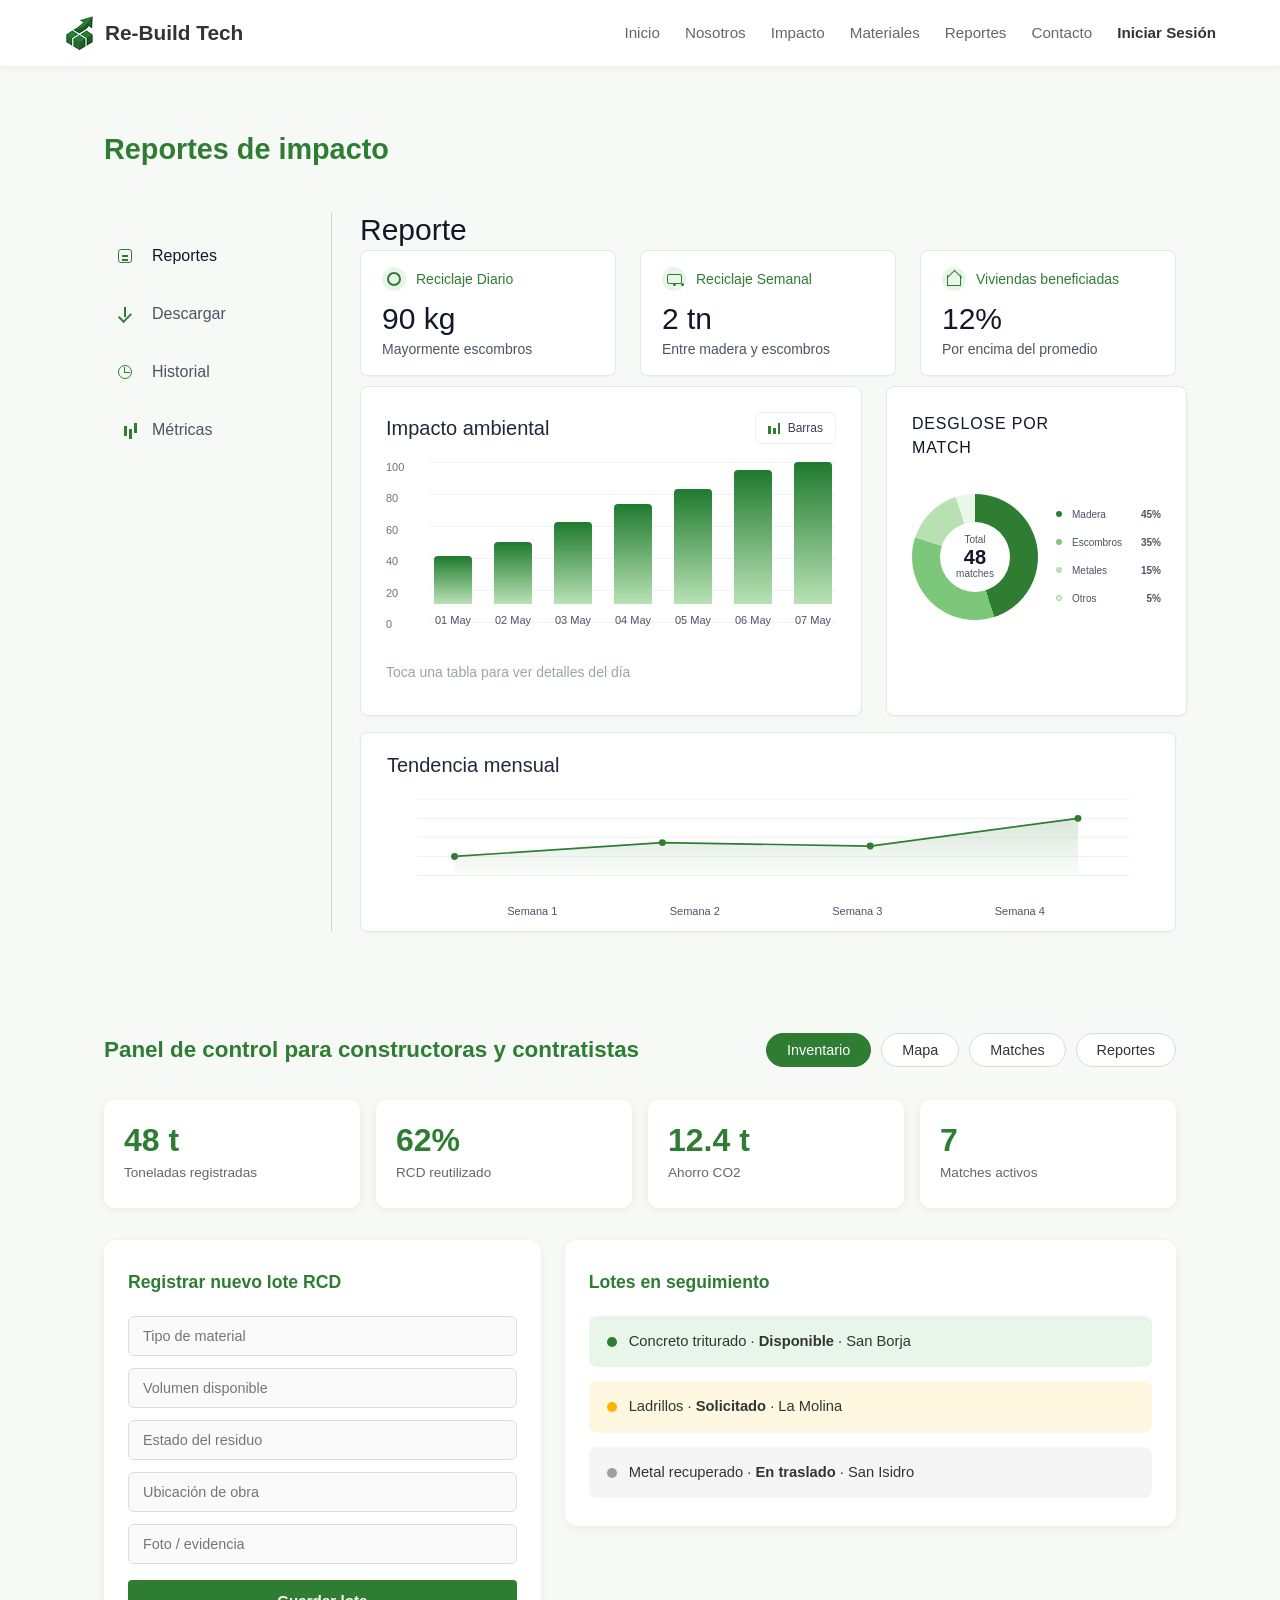
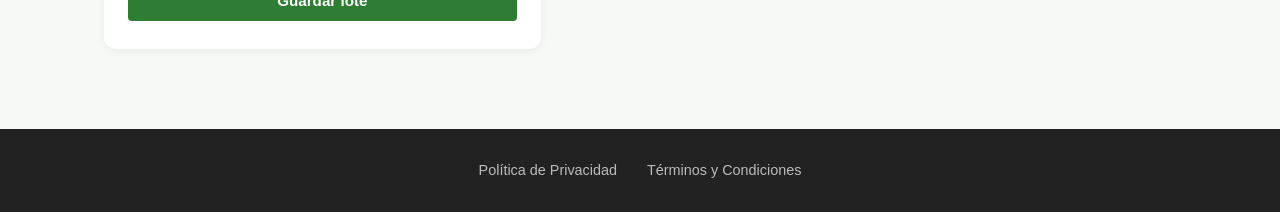
==== dashboard.html @ 724322a4 "Add files via upload" ====
<!DOCTYPE html>
<html lang="es">
<head>
    <meta charset="UTF-8">
    <meta name="viewport" content="width=device-width, initial-scale=1.0">
    <title>Re-Build Tech</title>
    <link rel="stylesheet" href="public/assets/styles/styles.css">
</head>
<body>
    <header class="header">
        <div class="brand">
            <img src="public/assets/images/logo.png" alt="Logo Re-Build Tech">
            <h2>Re-Build Tech</h2>
        </div>

        <nav class="nav">
            <a href="index.html">Inicio</a>
            <a href="index.html#nosotros">Nosotros</a> 
            <a href="index.html#impacto">Impacto</a>
            <a href="materials.html">Materiales</a>
            <a href="#reportes">Reportes</a>
            <a href="index.html#contacto">Contacto</a>
            <a href="login.html">Iniciar Sesión</a>
        </nav>
    </header>

    
    <!-- ============================================================ -->

    <section class="report-preview" id="reportes">
        <div class="section-title report-section-title">
            <h2>Reportes de impacto</h2>
        </div>
        <div class="report-app">
            <aside class="report-sidebar">
                <a class="report-side-link active" href="#reportes">
                    <span class="side-icon chart-icon"></span>
                    Reportes
                </a>
                <a class="report-side-link" href="#reportes">
                    <span class="side-icon download-icon"></span>
                    Descargar
                </a>
                <a class="report-side-link" href="#reportes">
                    <span class="side-icon clock-icon"></span>
                    Historial
                </a>
                <a class="report-side-link" href="#reportes">
                    <span class="side-icon metric-icon"></span>
                    Métricas
                </a>
            </aside>

            <main class="report-main">
                <h2>Reporte</h2>

                <div class="report-summary">
                    <article class="report-card">
                        <div class="summary-label">
                            <span class="summary-icon recycle-icon"></span>
                            Reciclaje Diario
                        </div>
                        <strong>90 kg</strong>
                        <p>Mayormente escombros</p>
                    </article>

                    <article class="report-card">
                        <div class="summary-label">
                            <span class="summary-icon truck-icon"></span>
                            Reciclaje Semanal
                        </div>
                        <strong>2 tn</strong>
                        <p>Entre madera y escombros</p>
                    </article>

                    <article class="report-card">
                        <div class="summary-label">
                            <span class="summary-icon home-icon"></span>
                            Viviendas beneficiadas
                        </div>
                        <strong>12%</strong>
                        <p>Por encima del promedio</p>
                    </article>
                </div>

                <div class="report-detail-grid">
                    <section class="report-panel impact-panel">
                        <div class="panel-title-row">
                            <h3>Impacto ambiental</h3>
                            <button class="chart-select" type="button">
                                <span class="mini-bars"></span>
                                Barras
                            </button>
                        </div>
                        <div class="bar-chart" aria-label="Impacto ambiental por día">
                            <div class="y-axis">
                                <span>100</span>
                                <span>80</span>
                                <span>60</span>
                                <span>40</span>
                                <span>20</span>
                                <span>0</span>
                            </div>
                            <div class="bars">
                                <div class="bar-wrap" data-value="42 kg"><span class="bar" style="height: 29%;"></span><small>01 May</small></div>
                                <div class="bar-wrap" data-value="55 kg"><span class="bar" style="height: 37%;"></span><small>02 May</small></div>
                                <div class="bar-wrap" data-value="61 kg"><span class="bar" style="height: 49%;"></span><small>03 May</small></div>
                                <div class="bar-wrap" data-value="75 kg"><span class="bar" style="height: 60%;"></span><small>04 May</small></div>
                                <div class="bar-wrap" data-value="81 kg"><span class="bar" style="height: 69%;"></span><small>05 May</small></div>
                                <div class="bar-wrap" data-value="95 kg"><span class="bar" style="height: 80%;"></span><small>06 May</small></div>
                                <div class="bar-wrap" data-value="100 kg"><span class="bar" style="height: 92%;"></span><small>07 May</small></div>
                            </div>
                        </div>
                        <p class="report-muted">Toca una tabla para ver detalles del día</p>
                    </section>

                    <section class="report-panel match-panel">
                        <h3>Desglose por match</h3>
                        <div class="donut-area">
                            <div class="donut-chart">
                                <span>Total<br><strong>48</strong><br>matches</span>
                            </div>
                            <ul class="donut-legend">
                                <li><span class="legend-dot wood"></span>Madera <strong>45%</strong></li>
                                <li><span class="legend-dot debris"></span>Escombros <strong>35%</strong></li>
                                <li><span class="legend-dot metal"></span>Metales <strong>15%</strong></li>
                                <li><span class="legend-dot other"></span>Otros <strong>5%</strong></li>
                            </ul>
                        </div>
                    </section>
                </div>

                <section class="report-panel trend-panel">
                    <h3>Tendencia mensual</h3>
                    <svg class="trend-chart" viewBox="0 0 880 110" role="img" aria-label="Tendencia mensual por semana">
                        <defs>
                            <linearGradient id="trendFill" x1="0" x2="0" y1="0" y2="1">
                                <stop offset="0%" stop-color="#2e7d32" stop-opacity="0.18" />
                                <stop offset="100%" stop-color="#2e7d32" stop-opacity="0.02" />
                            </linearGradient>
                        </defs>
                        <path class="trend-grid" d="M34 8H858M34 30H858M34 52H858M34 74H858M34 96H858" />
                        <path class="trend-fill" d="M78 74 L318 58 L558 62 L798 30 L798 96 L78 96 Z" />
                        <path class="trend-line" d="M78 74 L318 58 L558 62 L798 30" />
                        <circle cx="78" cy="74" r="4" />
                        <circle cx="318" cy="58" r="4" />
                        <circle cx="558" cy="62" r="4" />
                        <circle cx="798" cy="30" r="4" />
                    </svg>
                    <div class="trend-labels">
                        <span>Semana 1</span>
                        <span>Semana 2</span>
                        <span>Semana 3</span>
                        <span>Semana 4</span>
                    </div>
                </section>
            </main>
        </div>
    </section>

    <!-- PANEL DE CONTROL - CONSTRUCTORAS Y CONTRATISTAS   -->
    <section id="panel" class="section panel-section">
        <div class="panel-header">
            <h2>Panel de control para constructoras y contratistas</h2>
            <div class="panel-tabs">
                <button class="panel-tab panel-tab--active">Inventario</button>
                <button class="panel-tab">Mapa</button>
                <button class="panel-tab">Matches</button>
                <button class="panel-tab">Reportes</button>
            </div>
        </div>

        <!-- KPI Cards -->
        <div class="panel-kpis">
            <div class="panel-kpi-card">
                <span class="panel-kpi-value">48 t</span>
                <span class="panel-kpi-label">Toneladas registradas</span>
            </div>
            <div class="panel-kpi-card">
                <span class="panel-kpi-value">62%</span>
                <span class="panel-kpi-label">RCD reutilizado</span>
            </div>
            <div class="panel-kpi-card">
                <span class="panel-kpi-value">12.4 t</span>
                <span class="panel-kpi-label">Ahorro CO2</span>
            </div>
            <div class="panel-kpi-card">
                <span class="panel-kpi-value">7</span>
                <span class="panel-kpi-label">Matches activos</span>
            </div>
        </div>

        <!-- Formulario + Lotes -->
        <div class="panel-body">

            <!-- Formulario: Registrar nuevo lote -->
            <div class="panel-form-card">
                <h3>Registrar nuevo lote RCD</h3>
                <div class="panel-form">
                    <input type="text" placeholder="Tipo de material">
                    <input type="text" placeholder="Volumen disponible">
                    <input type="text" placeholder="Estado del residuo">
                    <input type="text" placeholder="Ubicación de obra">
                    <input type="text" placeholder="Foto / evidencia">
                    <button class="primary-btn panel-form-btn">Guardar lote</button>
                </div>
            </div>

            <!-- Lotes en seguimiento -->
            <div class="panel-lotes-card">
                <h3>Lotes en seguimiento</h3>
                <div class="panel-lotes">
                    <div class="panel-lote panel-lote--disponible">
                        <span class="panel-lote-dot panel-lote-dot--disponible"></span>
                        <span>Concreto triturado · <strong>Disponible</strong> · San Borja</span>
                    </div>
                    <div class="panel-lote panel-lote--solicitado">
                        <span class="panel-lote-dot panel-lote-dot--solicitado"></span>
                        <span>Ladrillos · <strong>Solicitado</strong> · La Molina</span>
                    </div>
                    <div class="panel-lote panel-lote--traslado">
                        <span class="panel-lote-dot panel-lote-dot--traslado"></span>
                        <span>Metal recuperado · <strong>En traslado</strong> · San Isidro</span>
                    </div>
                </div>
            </div>

        </div>
    </section>

    <footer class="footer">
        <p>
            <a href="#">Política de Privacidad</a>
            <a href="#">Términos y Condiciones</a>
        </p>
    </footer>
    <script src="public/assets/scripts/main.js"></script>
</body>
</html>
---- public/assets/styles/styles.css ----
/*Reset y Estilos Base*/
* {
    margin: 0;
    padding: 0;
    box-sizing: border-box;
    font-family: 'Segoe UI', Roboto, Helvetica, Arial, sans-serif;
}

html {
    scroll-behavior: smooth;
}

body {
    background-color: #f7f9f7;
    color: #333;
    line-height: 1.6;

    margin: 0;
}

/*Header & Nav*/
.header {
    background-color: #ffffff;
    padding: 15px 5%;
    display: flex;
    justify-content: space-between;
    align-items: center;
    box-shadow: 0 2px 10px rgba(0,0,0,0.05);
    position: sticky;
    top: 0;
    z-index: 1000;
}

.brand {
    display: flex;
    align-items: center;
    gap: 10px;
}

.brand h2 {
    color: #333;
    font-size: 1.3rem;
}

.nav {
    display: flex;
    gap: 25px;
    align-items: center;
}

.nav a {
    text-decoration: none;
    color: #666;
    font-size: 0.95rem;
    font-weight: 500;
    transition: color 0.3s ease;
}

.nav a:hover {
    color: #2e7d32;
}

.nav a:last-child {
    font-weight: bold;
    color: #333;
}

/*Layouts Generales*/
.hero {
    display: grid;
    grid-template-columns: 1fr 1fr;
    gap: 40px;
    padding: 60px 5%;
    max-width: 1200px;
    margin: 0 auto;
    align-items: center;
}

.section {
    padding: 60px 5%;
    max-width: 1200px;
    margin: 0 auto;
}

/*Botón Principal*/
.primary-btn {
    background-color: #2e7d32;
    color: #ffffff;
    border: none;
    padding: 12px 28px;
    border-radius: 4px;
    font-weight: bold;
    cursor: pointer;
    transition: transform 0.3s ease, box-shadow 0.3s ease, background-color 0.3s ease;
}

.primary-btn:hover {
    transform: translateY(-3px);
    box-shadow: 0 6px 15px rgba(0,0,0,0.15);
    background-color: #1b4322;
}

/*Inicio / Hero Section*/
#inicio .hero-image {
    background-color: #e8f5e9;
    padding: 50px 30px;
    border-radius: 12px;
    text-align: center;
    height: 100%;
    display: flex;
    flex-direction: column;
    justify-content: center;
}

#inicio .image-card img {
    width: 100%;
    max-width: 350px;
}

#inicio .image-card h3 {
    color: #2e7d32;
    margin-top: 20px;
    font-size: 1.5rem;
}

#inicio .hero-content h2 {
    color: #2e7d32;
    margin-bottom: 25px;
}

/*Formularios Globales*/
.info-content p {
    margin-bottom: 5px;
    font-size: 0.9rem;
    color: #555;
}

.info-content p:nth-of-type(4) {
    font-size: 0.75rem;
    color: #888;
    margin-top: -5px;
    margin-bottom: 15px;
}

.info-content input,
.info-content textarea {
    width: 100%;
    padding: 12px;
    margin-bottom: 15px;
    border: 1px solid #ddd;
    border-radius: 4px;
    transition: all 0.3s ease;
}

.info-content input:focus,
.info-content textarea:focus {
    outline: none;
    border-color: #2e7d32;
    box-shadow: 0 0 0 3px rgba(46, 125, 50, 0.1);
}

/*Nosotros*/
.section-title {
    text-align: center;
    margin-bottom: 40px;
}

#nosotros .section-title img {
    height: 120px;
    margin-bottom: 15px;
}

.section-title h2 {
    color: #2e7d32;
    font-size: 1.8rem;
}

.cards {
    display: grid;
    grid-template-columns: repeat(auto-fit, minmax(220px, 1fr));
    gap: 20px;
}

.card {
    background: #ffffff;
    padding: 30px 20px;
    border-radius: 8px;
    box-shadow: 0 4px 15px rgba(0,0,0,0.05);
    text-align: center;
    transition: transform 0.3s ease, box-shadow 0.3s ease;
}

.card:hover {
    transform: translateY(-6px);
    box-shadow: 0 10px 25px rgba(0,0,0,0.1);
}

.icon-box img {
    width: 50%;
}

/*Impacto (Banner)*/
#impacto .info-grid {
    background-color: #2e7d32;
    padding: 40px;
    border-radius: 12px;
    display: grid;
    grid-template-columns: 1.5fr 1fr;
    align-items: center;
}

#impacto .info-content h2 {
    color: white;
    font-size: 2.2rem;
    margin-bottom: 10px;
}

#impacto .info-content p {
    color: white;
    margin-bottom: 25px;
    font-size: 1.1rem;
}

#impacto .primary-btn:first-of-type {
    background-color: white;
    color: #2e7d32;
    margin-right: 15px;
}

#impacto .primary-btn:first-of-type:hover {
    background-color: #f1f1f1;
}

#impacto .primary-btn:last-of-type {
    background-color: #ffb300;
    color: #333;
}

#impacto .primary-btn:last-of-type:hover {
    background-color: #ffa000;
}

#impacto .image-card {
    text-align: right;
}

#impacto .image-card img {
    width: 100%;
    max-width: 250px;
}

/*Beneficios*/
.servicios:not(#nosotros) .section-title {
    text-align: left;
}

.servicios:not(#nosotros) .card {
    text-align: left;
}

.servicios:not(#nosotros) .card h3 {
    color: #2e7d32;
    margin-bottom: 5px;
}

/*Materiales*/
.portafolio:not(#impacto) .section-title {
    text-align: left;
}

.portafolio:not(#impacto) .info-grid {
    display: grid;
    grid-template-columns: repeat(auto-fit, minmax(300px, 1fr));
    gap: 20px;
}

.info-card {
    display: flex;
    gap: 15px;
    align-items: center;
    background: #ffffff;
    padding: 15px;
    border-radius: 8px;
    box-shadow: 0 4px 15px rgba(0,0,0,0.05);
    transition: transform 0.3s ease, box-shadow 0.3s ease;
}

.info-card:hover {
    transform: translateY(-5px);
    box-shadow: 0 8px 25px rgba(0,0,0,0.1);
}

.info-card .info-content {
    text-align: left;
    width: 100%;
}

.info-card .info-content h3 {
    font-size: 1rem;
    margin-bottom: 5px;
}

.info-card .info-content p {
    font-size: 0.85rem;
    margin-bottom: 10px;
}

.info-card .primary-btn {
    background-color: #ffb300;
    color: #333;
    width: 100%;
    padding: 8px;
}

.info-card .primary-btn:hover {
    background-color: #ffa000;
}

/*Panel de Control*/
.panel-section {
    border-radius: 16px;
    padding: 40px 5%;
    max-width: 1200px;
    margin: 0 auto 40px auto;
}

.panel-header {
    display: flex;
    justify-content: space-between;
    align-items: center;
    flex-wrap: wrap;
    gap: 16px;
    margin-bottom: 32px;
}

.panel-header h2 {
    color: #2e7d32;
    font-size: 1.4rem;
    font-weight: 700;
}

.panel-tabs {
    display: flex;
    gap: 10px;
    flex-wrap: wrap;
}

.panel-tab {
    background-color: #ffffff;
    color: #333;
    border: 1px solid #c8e6c9;
    padding: 8px 20px;
    border-radius: 20px;
    font-size: 0.9rem;
    font-weight: 500;
    cursor: pointer;
    transition: background-color 0.2s ease, color 0.2s ease, border-color 0.2s ease;
}

.panel-tab:hover {
    background-color: #e8f5e9;
    border-color: #2e7d32;
    color: #2e7d32;
}

.panel-tab--active {
    background-color: #2e7d32;
    color: #ffffff;
    border-color: #2e7d32;
}

.panel-tab--active:hover {
    background-color: #1b4322;
    color: #ffffff;
}

/*KPI Cards*/
.panel-kpis {
    display: grid;
    grid-template-columns: repeat(4, 1fr);
    gap: 16px;
    margin-bottom: 32px;
}

.panel-kpi-card {
    background-color: #ffffff;
    border-radius: 10px;
    padding: 24px 20px;
    box-shadow: 0 2px 10px rgba(0,0,0,0.06);
    display: flex;
    flex-direction: column;
    gap: 6px;
    transition: transform 0.3s ease, box-shadow 0.3s ease;
}

.panel-kpi-card:hover {
    transform: translateY(-4px);
    box-shadow: 0 8px 20px rgba(0,0,0,0.1);
}

.panel-kpi-value {
    font-size: 2rem;
    font-weight: 700;
    color: #2e7d32;
    line-height: 1;
}

.panel-kpi-label {
    font-size: 0.85rem;
    color: #666;
}

/*Body: formulario + lotes*/
.panel-body {
    display: grid;
    grid-template-columns: 1fr 1.4fr;
    gap: 24px;
    align-items: start;
}

.panel-form-card {
    background-color: #ffffff;
    border-radius: 12px;
    padding: 28px 24px;
    box-shadow: 0 2px 10px rgba(0,0,0,0.06);
}

.panel-form-card h3 {
    color: #2e7d32;
    font-size: 1.1rem;
    margin-bottom: 20px;
    font-weight: 600;
}

.panel-form {
    display: flex;
    flex-direction: column;
}

.panel-form input {
    width: 100%;
    padding: 11px 14px;
    margin-bottom: 12px;
    border: 1px solid #ddd;
    border-radius: 6px;
    font-size: 0.9rem;
    color: #555;
    background-color: #fafafa;
    transition: border-color 0.3s ease, box-shadow 0.3s ease;
}

.panel-form input:focus {
    outline: none;
    border-color: #2e7d32;
    box-shadow: 0 0 0 3px rgba(46, 125, 50, 0.1);
}

.panel-form-btn {
    width: 100%;
    margin-top: 4px;
    padding: 12px;
    font-size: 0.95rem;
}

.panel-lotes-card {
    background-color: #ffffff;
    border-radius: 12px;
    padding: 28px 24px;
    box-shadow: 0 2px 10px rgba(0,0,0,0.06);
}

.panel-lotes-card h3 {
    color: #2e7d32;
    font-size: 1.1rem;
    margin-bottom: 20px;
    font-weight: 600;
}

.panel-lotes {
    display: flex;
    flex-direction: column;
    gap: 14px;
}

.panel-lote {
    display: flex;
    align-items: center;
    gap: 12px;
    padding: 14px 18px;
    border-radius: 8px;
    font-size: 0.92rem;
    color: #333;
}

.panel-lote--disponible { background-color: #e8f5e9; }
.panel-lote--solicitado { background-color: #fff8e1; }
.panel-lote--traslado   { background-color: #f5f5f5; }

.panel-lote-dot {
    width: 10px;
    height: 10px;
    border-radius: 50%;
    flex-shrink: 0;
}

.panel-lote-dot--disponible { background-color: #2e7d32; }
.panel-lote-dot--solicitado { background-color: #ffb300; }
.panel-lote-dot--traslado   { background-color: #9e9e9e; }



/*Contacto*/
#contacto .section-title {
    display: flex;
    justify-content: space-between;
    align-items: center;
    border-bottom: 2px solid #e0e0e0;
    padding-bottom: 15px;
    text-align: left;
}

#contacto .section-title h2 { margin: 0; }
#contacto .section-title img { height: 60px; }

#contacto .hero {
    padding: 40px 0;
    grid-template-columns: 2fr 1fr;
}

#contacto .info-content input,
#contacto .info-content textarea {
    background-color: #eef2ef;
    border: none;
}

#contacto .hero-image {
    padding: 0;
    text-align: left;
    display: flex;
    flex-direction: column;
    justify-content: flex-start;
}

#contacto .image-card > div {
    display: flex;
    gap: 15px;
    margin-bottom: 20px;
    align-items: flex-start;
}

#contacto .image-card > div:first-child { margin-bottom: 30px; }

#contacto .image-card > div:first-child img {
    background: #e8f5e9;
    border-radius: 50%;
    padding: 8px;
    cursor: pointer;
    transition: transform 0.3s ease, background-color 0.3s ease;
}

#contacto .image-card > div:first-child img:hover {
    transform: scale(1.1);
    background-color: #c8e6c9;
}

#contacto .image-card > div:not(:first-child) img {
    width: 50px;
    border-radius: 50%;
}

#contacto .image-card > div:not(:first-child) p:first-of-type {
    font-weight: bold;
    color: #333;
    margin-bottom: 0;
}

#contacto .image-card > div:not(:first-child) p:last-of-type {
    color: #666;
    font-size: 0.9rem;
}

/*Footer*/
.footer {
    background-color: #222222;
    padding: 30px 5%;
    text-align: center;

    margin-top: auto;
}

.footer p {
    display: flex;
    justify-content: center;
    gap: 30px;
}

.footer a {
    color: #bbb;
    text-decoration: none;
    font-size: 0.9rem;
    transition: color 0.3s ease;
}

.footer a:hover { color: #ffb300; }

#map {
    height: 380px;
    width: 100%;
    border-radius: 8px;
    border: 1px solid #ddd;
    z-index: 1;
}

.map-container-box {
    display: flex;
    flex-direction: column;
    gap: 15px;
}

.panel-map-filters {
    display: flex;
    flex-direction: column;
    gap: 10px;
}

.map-filter-item {
    background-color: #fafafa;
    border: 1px solid #ddd;
    padding: 12px;
    border-radius: 6px;
    font-size: 0.9rem;
    color: #444;
    cursor: pointer;
    transition: background-color 0.2s ease, border-color 0.2s ease;
}

.map-filter-item:hover {
    background-color: #e8f5e9;
    border-color: #2e7d32;
    color: #2e7d32;
}

/*Reportes*/
.report-preview {
    max-width: 1200px;
    margin: 0 auto;
    padding: 60px 5%;
    background-color: transparent;
    font-family: inherit;
}

.report-section-title {
    text-align: left;
}

.report-app {
    display: grid;
    grid-template-columns: 228px minmax(0, 1fr);
    gap: 28px;
    position: relative;
    max-width: 100%;
    min-height: 0;
    margin: 0;
    background: transparent;
    overflow: visible;
    box-shadow: none;
    font-family: inherit;
}

.report-app * {
    font-family: inherit;
}

.report-sidebar {
    position: static;
    width: auto;
    height: auto;
    padding: 22px 24px 22px 0;
    border-right: 1px solid #d1d5db;
    background: transparent;
}

.report-side-link {
    display: flex;
    align-items: center;
    gap: 18px;
    min-height: 24px;
    margin-bottom: 14px;
    padding: 10px 12px;
    border-radius: 8px;
    color: #4b5563;
    text-decoration: none;
    font-size: 16px;
    line-height: 24px;
    cursor: pointer;
    transition: transform 0.3s ease, background-color 0.3s ease, color 0.3s ease;
}

.report-side-link.active {
    color: #111827;
}

.report-side-link:hover {
    transform: translateX(4px);
    background-color: #e8f5e9;
    color: #2e7d32;
}

.side-icon,
.summary-icon {
    position: relative;
    display: inline-flex;
    width: 18px;
    height: 18px;
    align-items: center;
    justify-content: center;
    flex: 0 0 auto;
}

.side-icon::before,
.side-icon::after,
.summary-icon::before,
.summary-icon::after {
    content: "";
    position: absolute;
    display: block;
}

.chart-icon::before {
    width: 12px;
    height: 12px;
    border: 1.5px solid #2e7d32;
    border-radius: 3px;
}

.chart-icon::after {
    width: 6px;
    height: 2px;
    background: #2e7d32;
    box-shadow: 0 4px 0 #2e7d32;
}

.download-icon::before {
    width: 2px;
    height: 10px;
    background: #2e7d32;
    top: 2px;
}

.download-icon::after {
    width: 10px;
    height: 6px;
    border-left: 2px solid #2e7d32;
    border-bottom: 2px solid #2e7d32;
    transform: rotate(-45deg);
    top: 7px;
}

.clock-icon::before {
    width: 12px;
    height: 12px;
    border: 1.5px solid #2e7d32;
    border-radius: 50%;
}

.clock-icon::after {
    width: 5px;
    height: 5px;
    border-left: 1.5px solid #2e7d32;
    border-bottom: 1.5px solid #2e7d32;
    top: 4px;
    left: 8px;
}

.metric-icon::before {
    width: 3px;
    height: 10px;
    background: #2e7d32;
    box-shadow: 5px 3px 0 #2e7d32, 10px -3px 0 #2e7d32;
    bottom: 3px;
}

.report-main {
    position: static;
    width: auto;
    max-width: none;
}

.report-main h2 {
    margin-bottom: 2px;
    color: #111827;
    font-size: 30px;
    font-weight: 400;
    line-height: 36px;
}

.report-summary {
    display: grid;
    grid-template-columns: repeat(3, 1fr);
    gap: 24px;
    margin-bottom: 10px;
}

.report-card,
.report-panel {
    background: rgba(255,255,255,0.98);
    border: 1px solid #e5e7eb;
    border-radius: 8px;
    box-shadow: 0 1px 2px rgba(0,0,0,0.05);
}

.report-card {
    min-height: 126px;
    padding: 16px 21px;
}

.summary-label {
    display: flex;
    align-items: center;
    gap: 10px;
    color: #2e7d32;
    font-size: 14px;
    line-height: 20px;
}

.summary-icon {
    width: 24px;
    height: 24px;
    border-radius: 50%;
    background: #e8f5e9;
}

.recycle-icon::before {
    width: 10px;
    height: 10px;
    border: 2px solid #2e7d32;
    border-radius: 50%;
}

.truck-icon::before {
    width: 13px;
    height: 8px;
    border: 1.5px solid #2e7d32;
    border-radius: 2px;
}

.truck-icon::after {
    width: 3px;
    height: 3px;
    border-radius: 50%;
    background: #2e7d32;
    box-shadow: 8px 0 0 #2e7d32;
    bottom: 5px;
}

.home-icon::before {
    width: 12px;
    height: 10px;
    border: 1.5px solid #2e7d32;
    border-top: none;
    bottom: 5px;
}

.home-icon::after {
    width: 10px;
    height: 10px;
    border-left: 1.5px solid #2e7d32;
    border-top: 1.5px solid #2e7d32;
    transform: rotate(45deg);
    top: 5px;
}

.report-card strong {
    display: block;
    margin-top: 10px;
    color: #111827;
    font-size: 30px;
    font-weight: 400;
    line-height: 36px;
}

.report-card p {
    margin-top: 2px;
    color: #4b5563;
    font-size: 14px;
    line-height: 20px;
}

.report-detail-grid {
    display: grid;
    grid-template-columns: 2.08fr 1fr;
    gap: 24px;
    margin-bottom: 16px;
}

.report-panel {
    padding: 25px;
}

.impact-panel,
.match-panel {
    min-height: 330px;
}

.panel-title-row {
    display: flex;
    justify-content: space-between;
    align-items: center;
}

.report-panel h3 {
    color: #1f2937;
    font-size: 20px;
    font-weight: 400;
    line-height: 28px;
}

.match-panel h3 {
    width: 180px;
    color: #111827;
    font-size: 16px;
    line-height: 24px;
    letter-spacing: 0.8px;
    text-transform: uppercase;
}

.chart-select {
    display: inline-flex;
    align-items: center;
    gap: 8px;
    padding: 8px 12px;
    border: 1px solid #edf0f3;
    border-radius: 6px;
    background: #ffffff;
    color: #374151;
    font-size: 12px;
    cursor: pointer;
    transition: transform 0.3s ease, box-shadow 0.3s ease, border-color 0.3s ease, color 0.3s ease;
}

.chart-select:hover {
    transform: translateY(-3px);
    border-color: #2e7d32;
    color: #2e7d32;
    box-shadow: 0 6px 15px rgba(0,0,0,0.12);
}

.match-panel {
    cursor: pointer;
    transition: transform 0.3s ease, box-shadow 0.3s ease, border-color 0.3s ease;
}

.match-panel:hover {
    transform: translateY(-5px);
    border-color: #c8e6c9;
    box-shadow: 0 8px 25px rgba(0,0,0,0.1);
}

.mini-bars {
    width: 12px;
    height: 12px;
    background: linear-gradient(to top, #2e7d32 70%, transparent 70%) 0 100% / 3px 12px no-repeat,
                linear-gradient(to top, #2e7d32 48%, transparent 48%) 5px 100% / 3px 12px no-repeat,
                linear-gradient(to top, #2e7d32 92%, transparent 92%) 10px 100% / 3px 12px no-repeat;
}

.bar-chart {
    display: grid;
    grid-template-columns: 34px 1fr;
    gap: 10px;
    height: 190px;
    margin-top: 18px;
}

.y-axis {
    display: flex;
    flex-direction: column;
    justify-content: space-between;
    color: #6b7280;
    font-size: 11px;
    line-height: 1;
    padding-bottom: 22px;
}

.bars {
    position: relative;
    display: grid;
    grid-template-columns: repeat(7, 1fr);
    gap: 22px;
    align-items: end;
    padding: 0 4px 22px;
    background-image: repeating-linear-gradient(to bottom, #eef2f4 0 1px, transparent 1px 32px);
}

.bar-wrap {
    position: relative;
    height: 100%;
    display: flex;
    flex-direction: column;
    justify-content: end;
    align-items: center;
    gap: 8px;
    cursor: pointer;
}

.bar {
    width: 38px;
    min-height: 18px;
    border-radius: 4px 4px 0 0;
    background: linear-gradient(180deg, #1f7a2e, #b9e2b5);
    transition: transform 0.25s ease, filter 0.25s ease;
}

.bar-wrap::before {
    content: attr(data-value);
    position: absolute;
    bottom: calc(100% - 18px);
    left: 50%;
    z-index: 2;
    padding: 5px 8px;
    border-radius: 6px;
    background: #1f2937;
    color: #ffffff;
    font-size: 12px;
    line-height: 1;
    white-space: nowrap;
    opacity: 0;
    pointer-events: none;
    transform: translate(-50%, 6px);
    transition: opacity 0.25s ease, transform 0.25s ease;
}

.bar-wrap:hover .bar {
    transform: scaleY(1.04);
    filter: brightness(1.05);
}

.bar-wrap:hover::before {
    opacity: 1;
    transform: translate(-50%, -4px);
}

.bar-wrap small,
.trend-labels {
    color: #4b5563;
    font-size: 11px;
}

.report-muted {
    margin-top: 10px;
    color: #9ca3af;
    font-size: 14px;
    line-height: 20px;
}

.donut-area {
    display: flex;
    align-items: center;
    gap: 18px;
    margin-top: 34px;
}

.donut-chart {
    width: 126px;
    height: 126px;
    display: grid;
    place-items: center;
    border-radius: 50%;
    background: conic-gradient(#2e7d32 0 45%, #7cc77a 45% 80%, #b8e0b2 80% 95%, #e9f6e8 95% 100%);
}

.donut-chart::before {
    content: "";
    position: absolute;
    width: 70px;
    height: 70px;
    border-radius: 50%;
    background: #ffffff;
}

.donut-chart span {
    position: relative;
    z-index: 1;
    color: #4b5563;
    text-align: center;
    font-size: 10px;
    line-height: 12px;
}

.donut-chart strong {
    color: #111827;
    font-size: 20px;
    line-height: 22px;
}

.donut-legend {
    display: flex;
    flex-direction: column;
    gap: 12px;
    list-style: none;
    color: #4b5563;
    font-size: 10px;
}

.donut-legend li {
    display: grid;
    grid-template-columns: 8px 1fr auto;
    gap: 8px;
    min-width: 105px;
}

.legend-dot {
    width: 6px;
    height: 6px;
    margin-top: 4px;
    border-radius: 50%;
}

.legend-dot.wood { background: #2e7d32; }
.legend-dot.debris { background: #7cc77a; }
.legend-dot.metal { background: #b8e0b2; }
.legend-dot.other { background: #e1f2df; border: 1px solid #9bd298; }

.trend-panel {
    height: 200px;
    padding: 18px 26px;
}

.trend-chart {
    width: 100%;
    height: 110px;
    margin-top: 6px;
}

.trend-grid {
    fill: none;
    stroke: #eef2f4;
    stroke-width: 1;
}

.trend-fill {
    fill: url(#trendFill);
}

.trend-line {
    fill: none;
    stroke: #2e7d32;
    stroke-width: 2;
}

.trend-chart circle {
    fill: #2e7d32;
}

.trend-labels {
    display: grid;
    grid-template-columns: repeat(4, 1fr);
    padding: 0 48px 0 64px;
    text-align: center;
}

/* --- Login --- */
.login-section {
    max-width: 1200px;
    margin: 0 auto;
    min-height: 520px;
    padding: 105px 5%;
    display: grid;
    grid-template-columns: 1fr 1.15fr;
    gap: 86px;
    align-items: center;
}

.login-copy h2 {
    color: #2e7d32;
    font-size: 2.45rem;
    font-weight: 500;
    line-height: 1.25;
    margin-bottom: 16px;
}

.login-copy p {
    color: #4b5563;
    font-size: 1rem;
}

.login-form {
    display: flex;
    flex-direction: column;
    gap: 26px;
}

.login-form label {
    display: flex;
    flex-direction: column;
    gap: 6px;
    color: #111827;
    font-size: 0.9rem;
}

.login-form input {
    width: 100%;
    height: 48px;
    padding: 12px 16px;
    border: 1px solid #e5e7eb;
    border-radius: 4px;
    background-color: #ffffff;
    color: #333;
    transition: border-color 0.3s ease, box-shadow 0.3s ease;
}

.login-form input::placeholder {
    color: #9ca3af;
}

.login-form input:focus {
    outline: none;
    border-color: #2e7d32;
    box-shadow: 0 0 0 3px rgba(46, 125, 50, 0.1);
}

.login-actions {
    display: grid;
    grid-template-columns: 1fr 1fr;
    gap: 16px;
    padding-top: 10px;
}

.secondary-btn {
    min-height: 44px;
    padding: 11px 22px;
    border: 1px solid #111827;
    border-radius: 6px;
    background: transparent;
    color: #111827;
    cursor: pointer;
    font-weight: 600;
    transition: transform 0.3s ease, box-shadow 0.3s ease, background-color 0.3s ease, border-color 0.3s ease, color 0.3s ease;
}

.secondary-btn:hover {
    transform: translateY(-3px);
    border-color: #2e7d32;
    background-color: #e8f5e9;
    color: #2e7d32;
    box-shadow: 0 6px 15px rgba(0,0,0,0.12);
}

.login-submit {
    min-height: 44px;
    padding: 11px 22px;
    border-radius: 6px;
}

/*Responsive*/
@media (max-width: 992px) {
    .hero { grid-template-columns: 1fr; }

    #impacto .info-grid {
        grid-template-columns: 1fr;
        text-align: center;
    }

    .panel-map-layout {
        grid-template-columns: 1fr !important;
    }
    #map {
        height: 300px;
    }

    #impacto .image-card {
        text-align: center;
        margin-top: 20px;
    }

    #contacto .hero { grid-template-columns: 1fr; }

    .panel-kpis { grid-template-columns: repeat(2, 1fr); }

    .panel-body { grid-template-columns: 1fr; }

    .panel-header {
        flex-direction: column;
        align-items: flex-start;
    }

    .report-app {
        min-height: auto;
        padding-bottom: 36px;
    }

    .report-sidebar,
    .report-main {
        position: static;
    }

    .report-header {
        height: auto;
        flex-direction: column;
        align-items: flex-start;
        gap: 18px;
    }

    .report-sidebar {
        width: 100%;
        height: auto;
        display: grid;
        grid-template-columns: repeat(4, 1fr);
        gap: 12px;
        border-right: none;
        border-bottom: 1px solid #d1d5db;
    }

    .report-side-link {
        margin-bottom: 0;
    }

    .report-main {
        width: auto;
        max-width: none;
        padding: 28px 24px;
    }

    .report-summary,
    .report-detail-grid {
        grid-template-columns: 1fr;
    }

    .login-section {
        grid-template-columns: 1fr;
        gap: 32px;
        padding-top: 60px;
    }

}

@media (max-width: 768px) {
    .header {
        flex-direction: column;
        gap: 15px;
    }

    .nav {
        flex-wrap: wrap;
        justify-content: center;
        gap: 15px;
    }

    .cards { grid-template-columns: 1fr; }

    .info-card {
        flex-direction: column;
        text-align: center;
    }

    .info-card img {
        width: 100%;
        height: 180px;
    }

    .info-card .info-content { text-align: center; }

    .panel-kpis { grid-template-columns: 1fr 1fr; }

    .panel-tabs { gap: 8px; }

    .report-topnav,
    .report-sidebar {
        grid-template-columns: 1fr 1fr;
        flex-wrap: wrap;
    }

    .report-brand {
        font-size: 20px;
    }

    .report-brand img {
        width: 92px;
    }

    .donut-area {
        flex-direction: column;
        align-items: flex-start;
    }

    .bars {
        gap: 10px;
    }

    .bar {
        width: 24px;
    }

    .login-actions {
        grid-template-columns: 1fr;
    }

}

@media (max-width: 480px) {
    .panel-kpis { grid-template-columns: 1fr; }

    .report-preview {
        padding: 24px 0;
    }

    .report-main {
        padding: 24px 16px;
    }

    .report-sidebar {
        grid-template-columns: 1fr;
    }

    .report-panel {
        padding: 18px;
    }
}



.dashboard-container {
    max-width: 1200px;
    margin: 40px auto;
    padding: 0 5%;
    display: flex;
    flex-direction: column;
    gap: 24px;
}

/* Hero Banner Principal */
.hero-banner {
    background-color: #eaf5eb; 
    border-radius: 12px;
    padding: 30px 40px;
}

.hero-banner h1 {
    color: #2e7d32;
    font-size: 1.8rem;
    margin-bottom: 8px;
}

.hero-banner p {
    color: #555;
    font-size: 1rem;
}

/* Grilla de Filtros */
.filters-grid {
    display: grid;
    grid-template-columns: repeat(4, 1fr);
    gap: 16px;
}

.filter-box {
    background-color: #ffffff;
    border: 1px solid #e5e7eb;
    border-radius: 8px;
    padding: 12px 16px;
    font-size: 0.95rem;
    color: #111827;
    font-weight: 600;
    box-shadow: 0 1px 2px rgba(0,0,0,0.05);
}

/* Layout Dividido (Mapa y Resultados) */
.main-content-split {
    display: grid;
    grid-template-columns: 1.1fr 0.9fr;
    gap: 24px;
}

.content-card {
    background-color: #ffffff;
    border: 1px solid #e5e7eb;
    border-radius: 12px;
    padding: 24px;
    box-shadow: 0 1px 3px rgba(0,0,0,0.05);
    display: flex;
    flex-direction: column;
}

.content-card h2 {
    color: #2e7d32;
    font-size: 1.4rem;
    margin-bottom: 20px;
}

/* Lista de Resultados */
.results-list {
    display: flex;
    flex-direction: column;
    gap: 16px;
    flex-grow: 1;
    margin-bottom: 24px;
}

.result-item {
    padding: 16px;
    border-radius: 8px;
    font-size: 0.95rem;
    color: #111827;
}

.alert-yellow {
    background-color: #fef3c7; 
}

.alert-green {
    background-color: #eaf5eb; 
}

/* Botones de Acción */
.action-buttons {
    display: flex;
    gap: 16px;
}

.action-buttons .btn {
    flex: 1;
    padding: 12px;
    border: none;
    border-radius: 8px;
    font-weight: 600;
    font-size: 0.95rem;
    cursor: pointer;
    transition: transform 0.2s ease, opacity 0.2s ease;
}

.action-buttons .btn:hover {
    transform: translateY(-2px);
    opacity: 0.95;
}

.btn-orange {
    background-color: #f59e0b;
    color: #111827;
}

.btn-green {
    background-color: #2e7d32;
    color: #ffffff;
}

/* Tarjeta de Impacto Estimado */
.impact-card {
    flex-direction: row; 
    align-items: center;
    justify-content: flex-start;
    gap: 32px;
    padding: 24px 32px;
}

.impact-card h2 {
    margin-bottom: 0;
}

.impact-metrics {
    display: flex;
    gap: 16px;
    flex-wrap: wrap;
}

.metric-box {
    background-color: #f3f4f6;
    padding: 10px 20px;
    border-radius: 8px;
    font-size: 0.9rem;
    font-weight: 600;
    color: #374151;
}


@media (max-width: 992px) {
    .filters-grid {
        grid-template-columns: repeat(2, 1fr);
    }
    
    .main-content-split {
        grid-template-columns: 1fr;
    }
    
    .impact-card {
        flex-direction: column;
        align-items: flex-start;
        gap: 16px;
    }
}

@media (max-width: 480px) {
    .filters-grid {
        grid-template-columns: 1fr;
    }
    
    .action-buttons {
        flex-direction: column;
    }
}
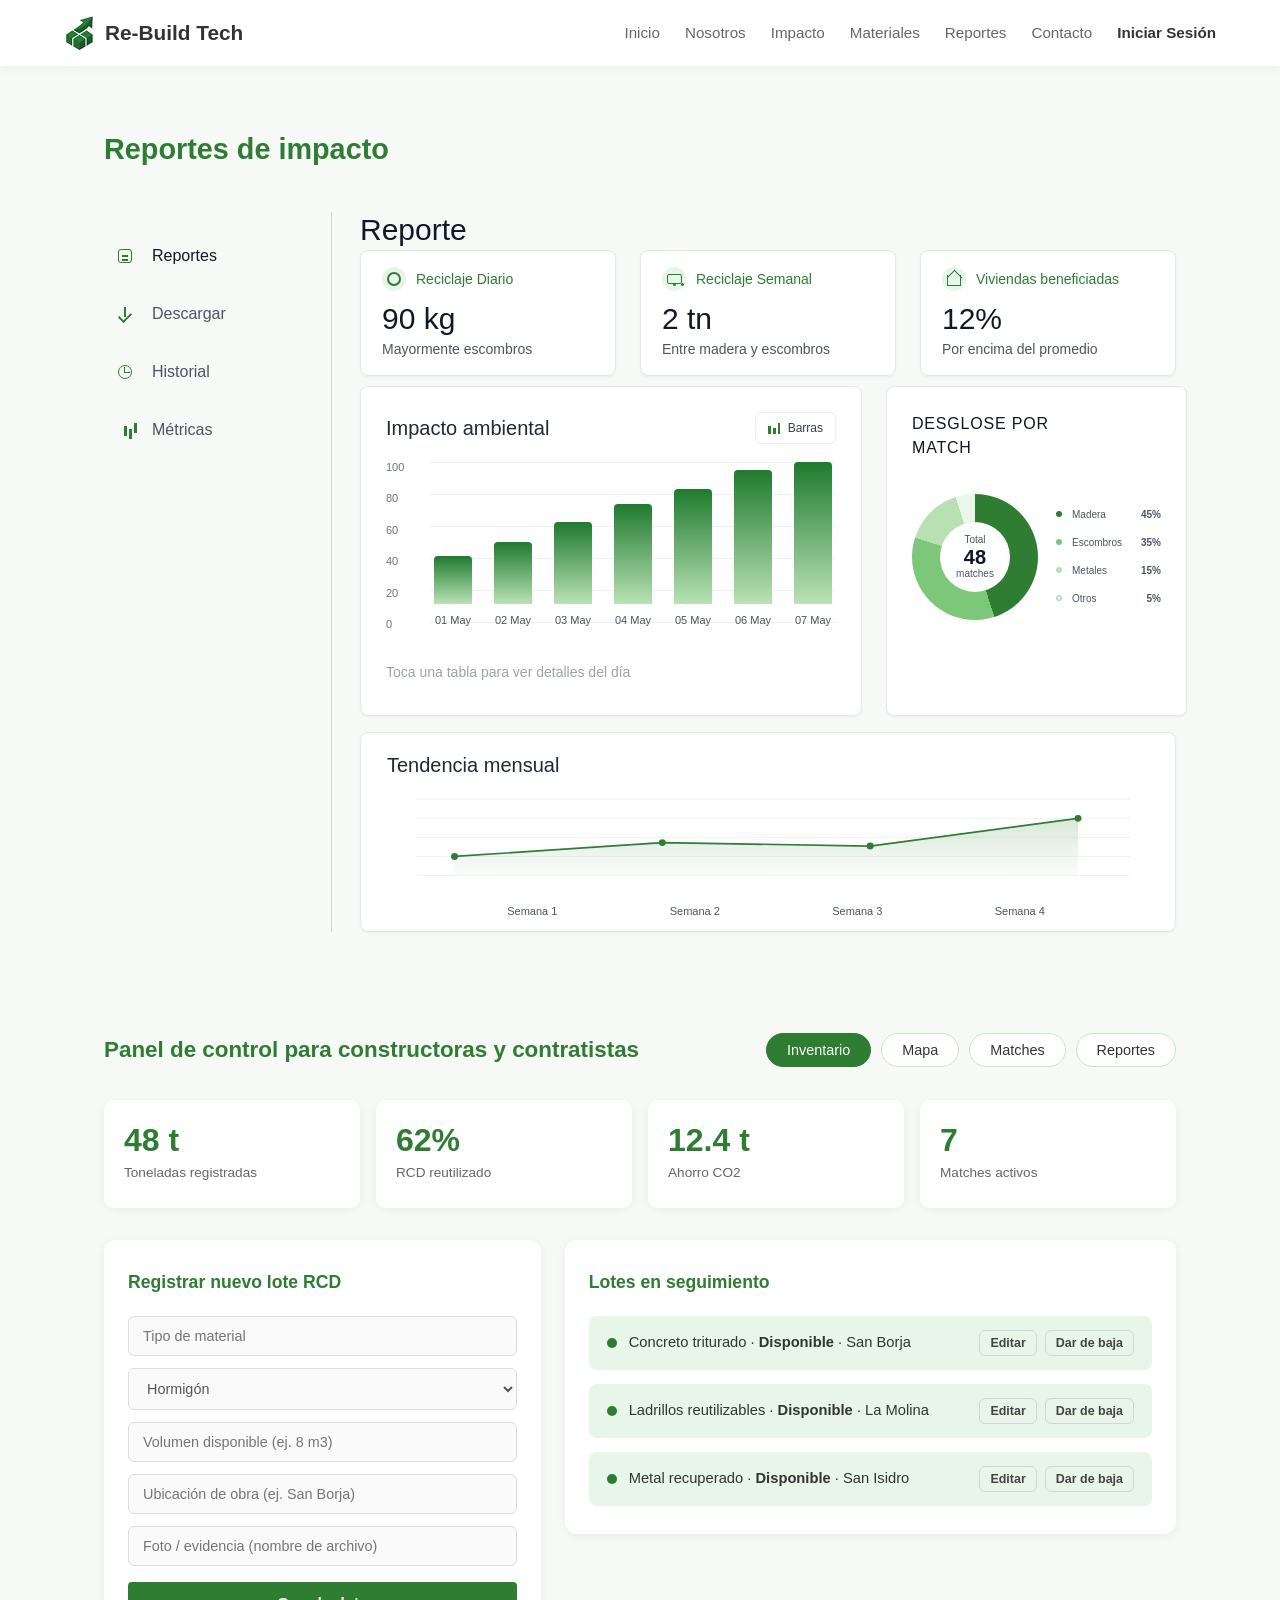
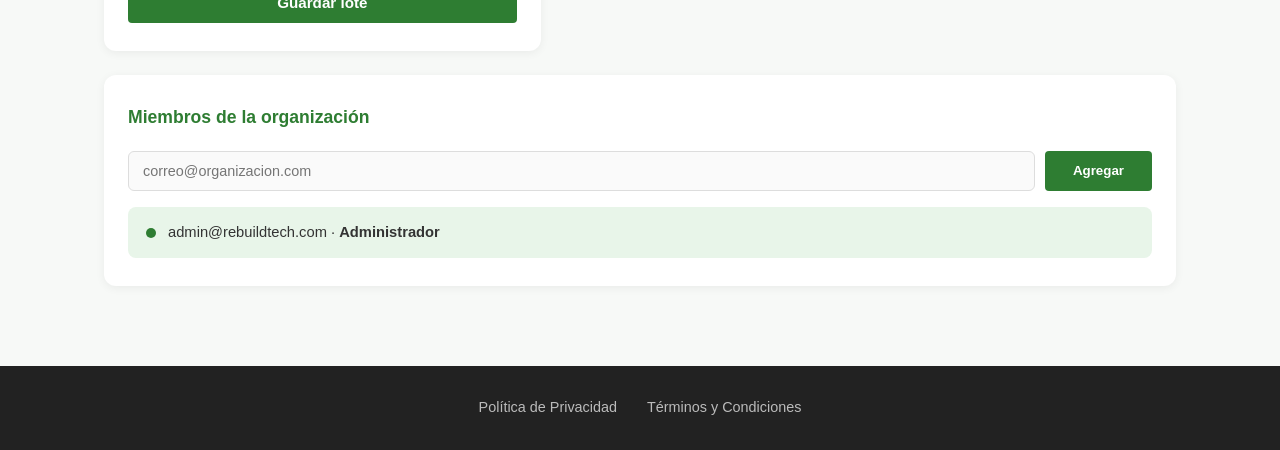
==== commit 7f25f629: "registro completo mejorado, login y recupera contrasena funcional, marketplace y dashboard mas funci" ====
--- a/dashboard.html
+++ b/dashboard.html
@@ -37,7 +37,7 @@
                     <span class="side-icon chart-icon"></span>
                     Reportes
                 </a>
-                <a class="report-side-link" href="#reportes">
+                <a class="report-side-link" href="#reportes" id="downloadReportLink">
                     <span class="side-icon download-icon"></span>
                     Descargar
                 </a>
@@ -190,41 +190,63 @@
             </div>
         </div>
 
-        <!-- Formulario + Lotes -->
-        <div class="panel-body">
-
-            <!-- Formulario: Registrar nuevo lote -->
+        <!-- Paneles por pestaña -->
+        <div class="panel-body" id="tabInventario">
+
+            <!-- Formulario: Registrar nuevo lote (US-002, US-022, US-036) -->
             <div class="panel-form-card">
                 <h3>Registrar nuevo lote RCD</h3>
-                <div class="panel-form">
-                    <input type="text" placeholder="Tipo de material">
-                    <input type="text" placeholder="Volumen disponible">
-                    <input type="text" placeholder="Estado del residuo">
-                    <input type="text" placeholder="Ubicación de obra">
-                    <input type="text" placeholder="Foto / evidencia">
-                    <button class="primary-btn panel-form-btn">Guardar lote</button>
-                </div>
-            </div>
-
-            <!-- Lotes en seguimiento -->
+                <div class="panel-form" id="loteForm">
+                    <input type="text" id="loteTipo" placeholder="Tipo de material">
+                    <select id="loteCategoria">
+                        <option value="Hormigón">Hormigón</option>
+                        <option value="Ladrillo">Ladrillo</option>
+                        <option value="Metal">Metal</option>
+                        <option value="Madera">Madera</option>
+                    </select>
+                    <input type="text" id="loteVolumen" placeholder="Volumen disponible (ej. 8 m3)">
+                    <input type="text" id="loteObra" placeholder="Ubicación de obra (ej. San Borja)" list="obrasList">
+                    <datalist id="obrasList"></datalist>
+                    <input type="text" id="loteFoto" placeholder="Foto / evidencia (nombre de archivo)">
+                    <button type="button" class="primary-btn panel-form-btn" id="guardarLoteBtn">Guardar lote</button>
+                </div>
+            </div>
+
+            <!-- Lotes en seguimiento (US-014 baja, US-017 edición) -->
             <div class="panel-lotes-card">
                 <h3>Lotes en seguimiento</h3>
-                <div class="panel-lotes">
-                    <div class="panel-lote panel-lote--disponible">
-                        <span class="panel-lote-dot panel-lote-dot--disponible"></span>
-                        <span>Concreto triturado · <strong>Disponible</strong> · San Borja</span>
-                    </div>
-                    <div class="panel-lote panel-lote--solicitado">
-                        <span class="panel-lote-dot panel-lote-dot--solicitado"></span>
-                        <span>Ladrillos · <strong>Solicitado</strong> · La Molina</span>
-                    </div>
-                    <div class="panel-lote panel-lote--traslado">
-                        <span class="panel-lote-dot panel-lote-dot--traslado"></span>
-                        <span>Metal recuperado · <strong>En traslado</strong> · San Isidro</span>
-                    </div>
-                </div>
-            </div>
-
+                <div class="panel-lotes" id="lotesContainer">
+                    <!-- Renderizado dinámico desde RBT.materiales -->
+                </div>
+            </div>
+
+        </div>
+
+        <!-- Matches (EP04) -->
+        <div class="panel-body panel-body--single" id="tabMatches" style="display:none;">
+            <div class="panel-lotes-card" style="width:100%;">
+                <h3>Solicitudes de match</h3>
+                <div id="matchesContainer" class="panel-lotes"></div>
+            </div>
+        </div>
+
+        <!-- Mapa (redirige al mapa completo de Materiales) -->
+        <div class="panel-body panel-body--single" id="tabMapa" style="display:none;">
+            <div class="panel-lotes-card" style="width:100%; text-align:center;">
+                <h3>Mapa de obras y materiales</h3>
+                <p style="color:#666; margin-bottom:16px;">El mapa interactivo completo está disponible en la sección de Materiales.</p>
+                <a href="materials.html" class="primary-btn" style="text-decoration:none; display:inline-block;">Ir al mapa de materiales</a>
+            </div>
+        </div>
+
+        <!-- Miembros de la organización (US-037) -->
+        <div class="panel-lotes-card" style="margin-top:24px;" id="miembrosCard">
+            <h3>Miembros de la organización</h3>
+            <div class="panel-form" style="flex-direction:row; gap:10px; margin-bottom:16px;">
+                <input type="email" id="miembroCorreo" placeholder="correo@organizacion.com" style="margin-bottom:0;">
+                <button type="button" class="primary-btn" id="agregarMiembroBtn" style="white-space:nowrap;">Agregar</button>
+            </div>
+            <div id="miembrosContainer" class="panel-lotes"></div>
         </div>
     </section>
 
@@ -235,5 +257,291 @@
         </p>
     </footer>
     <script src="public/assets/scripts/main.js"></script>
+    <script>
+        /* ============================================================
+           Página: dashboard.html — Panel de control
+           EP02: US-002, 014, 017, 022, 036 · EP01: US-037
+           EP04: US-006, 007, 012, 013, 016, 019, 033, 034, 035, 040
+           ============================================================ */
+
+        /* ---------- Tabs (navegación consistente por rol, US-046-NF) ---------- */
+        const panelTabs = document.querySelectorAll(".panel-tab");
+        const tabPanels = {
+            0: "tabInventario",
+            1: "tabMapa",
+            2: "tabMatches",
+            3: null // Reportes: hace scroll a la sección ya existente
+        };
+        panelTabs.forEach((tab, idx) => {
+            tab.addEventListener("click", () => {
+                panelTabs.forEach(t => t.classList.remove("panel-tab--active"));
+                tab.classList.add("panel-tab--active");
+
+                if (idx === 3) {
+                    document.getElementById("reportes").scrollIntoView({ behavior: "smooth" });
+                    return;
+                }
+                Object.values(tabPanels).forEach(id => { if (id) document.getElementById(id).style.display = "none"; });
+                document.getElementById(tabPanels[idx]).style.display = idx === 0 ? "grid" : "flex";
+            });
+        });
+
+        /* ---------- Datalist de obras (apoya US-036) ---------- */
+        function refrescarObrasList() {
+            const dl = document.getElementById("obrasList");
+            dl.innerHTML = RBT.obras.all().map(o => `<option value="${o.distrito}">`).join("");
+        }
+
+        /* ---------- Inventario: alta, edición y baja de lotes ---------- */
+        const estadoOrden = ["Disponible", "Solicitado", "En traslado", "Entregado"];
+        function claseEstado(estado) {
+            if (estado === "Disponible") return "panel-lote--disponible";
+            if (estado === "Solicitado") return "panel-lote--solicitado";
+            return "panel-lote--traslado";
+        }
+        function dotEstado(estado) {
+            if (estado === "Disponible") return "panel-lote-dot--disponible";
+            if (estado === "Solicitado") return "panel-lote-dot--solicitado";
+            return "panel-lote-dot--traslado";
+        }
+
+        function renderLotes() {
+            const cont = document.getElementById("lotesContainer");
+            const lotes = RBT.materiales.all();
+            if (lotes.length === 0) {
+                cont.innerHTML = `<div class="rbt-empty-state">Aún no registras materiales. Usa el formulario para publicar tu primer lote.</div>`;
+                return;
+            }
+            cont.innerHTML = lotes.map(m => `
+                <div class="panel-lote ${claseEstado(m.estado)}" data-id="${m.id}">
+                    <div class="panel-lote-info">
+                        <span class="panel-lote-dot ${dotEstado(m.estado)}"></span>
+                        <span>${m.tipo} · <strong>${m.estado}</strong> · ${m.distrito}</span>
+                    </div>
+                    <div class="panel-lote-actions">
+                        <button class="rbt-icon-btn" data-action="editar" data-id="${m.id}">Editar</button>
+                        <button class="rbt-icon-btn rbt-icon-btn--danger" data-action="baja" data-id="${m.id}">Dar de baja</button>
+                    </div>
+                </div>
+            `).join("");
+
+            cont.querySelectorAll('[data-action="baja"]').forEach(btn => {
+                btn.addEventListener("click", () => {
+                    RBT.materiales.remove(btn.dataset.id);
+                    RBT.toast("Material dado de baja del inventario.");
+                    renderLotes();
+                });
+            });
+            cont.querySelectorAll('[data-action="editar"]').forEach(btn => {
+                btn.addEventListener("click", () => abrirEdicionLote(btn.dataset.id));
+            });
+        }
+
+        function abrirEdicionLote(id) {
+            const mat = RBT.materiales.all().find(m => m.id === id);
+            if (!mat) return;
+            const overlay = RBT.openModal(`
+                <h3>Editar material</h3>
+                <div class="info-content">
+                    <p>Volumen</p>
+                    <input type="text" id="editVolumen" value="${mat.volumen}">
+                    <p>Estado</p>
+                    <select id="editEstado" style="width:100%; padding:12px; border:1px solid #ddd; border-radius:4px; margin-bottom:15px;">
+                        ${estadoOrden.map(s => `<option value="${s}" ${s === mat.estado ? "selected" : ""}>${s}</option>`).join("")}
+                    </select>
+                </div>
+                <button class="primary-btn" id="saveEditBtn" style="width:100%;">Guardar cambios</button>
+                <button class="rbt-modal-close" id="cancelEditBtn">Cancelar</button>
+            `);
+            overlay.querySelector("#cancelEditBtn").addEventListener("click", RBT.closeModal);
+            overlay.querySelector("#saveEditBtn").addEventListener("click", () => {
+                RBT.materiales.update(id, {
+                    volumen: overlay.querySelector("#editVolumen").value,
+                    estado: overlay.querySelector("#editEstado").value
+                });
+                RBT.closeModal();
+                RBT.toast("Inventario actualizado.");
+                renderLotes();
+            });
+        }
+
+        document.getElementById("guardarLoteBtn").addEventListener("click", () => {
+            const tipo = document.getElementById("loteTipo");
+            const volumen = document.getElementById("loteVolumen");
+            const obra = document.getElementById("loteObra");
+            [tipo, volumen, obra].forEach(RBT.clearError);
+            let valido = true;
+            if (!tipo.value.trim()) { RBT.markError(tipo, "Indica el tipo de material."); valido = false; }
+            if (!volumen.value.trim()) { RBT.markError(volumen, "Indica el volumen disponible."); valido = false; }
+            if (!obra.value.trim()) { RBT.markError(obra, "Indica la obra o distrito de origen."); valido = false; }
+            if (!valido) { RBT.toast("Completa los campos obligatorios.", "error"); return; }
+
+            RBT.materiales.add({
+                tipo: tipo.value.trim(),
+                categoria: document.getElementById("loteCategoria").value,
+                volumen: volumen.value.trim(),
+                distrito: obra.value.trim(),
+                co2: (Math.random() * 1.2 + 0.2).toFixed(1) * 1,
+                distanciaKm: (Math.random() * 4 + 0.5).toFixed(1) * 1,
+                lat: -12.09 + (Math.random() - 0.5) * 0.05,
+                lng: -77.03 + (Math.random() - 0.5) * 0.05
+            });
+            [tipo, volumen, obra].forEach(i => i.value = "");
+            document.getElementById("loteFoto").value = "";
+            RBT.toast("Material publicado en el inventario.");
+            renderLotes();
+        });
+
+        /* ---------- Matches (EP04) ---------- */
+        function siguienteEstado(estado) {
+            if (estado === "Solicitado") return "Aceptado";
+            if (estado === "Aceptado") return "EnTraslado";
+            if (estado === "EnTraslado") return "Entregado";
+            return "Entregado";
+        }
+        function etiquetaEstado(estado) {
+            return { Solicitado: "Solicitado", Aceptado: "Aceptado", EnTraslado: "En traslado", Entregado: "Entregado", Rechazado: "Rechazado" }[estado] || estado;
+        }
+
+        function renderMatches() {
+            const cont = document.getElementById("matchesContainer");
+            const lista = RBT.matches.all();
+            if (lista.length === 0) {
+                cont.innerHTML = `<div class="rbt-empty-state">Aún no hay solicitudes de match. Publica materiales para recibir solicitudes o solicita uno desde "Materiales".</div>`;
+                return;
+            }
+            cont.innerHTML = lista.map(m => `
+                <div class="rbt-match-card" data-id="${m.id}">
+                    <div class="rbt-match-top">
+                        <strong>${m.materialNombre}</strong>
+                        <span class="rbt-status-pill rbt-status-pill--${m.estado}">${etiquetaEstado(m.estado)}</span>
+                    </div>
+                    <small style="color:#888;">Creado: ${m.creadoEn}${m.recojo ? " · Recojo: " + m.recojo : ""}${m.evidencia ? " · Evidencia adjunta ✔" : ""}${m.calificacion ? " · Calificación: " + m.calificacion + "★" : ""}</small>
+                    <div class="rbt-match-actions">
+                        ${m.estado === "Solicitado" ? `
+                            <button class="rbt-icon-btn" data-action="aceptar" data-id="${m.id}">Aceptar</button>
+                            <button class="rbt-icon-btn rbt-icon-btn--danger" data-action="rechazar" data-id="${m.id}">Rechazar</button>` : ""}
+                        ${m.estado === "Aceptado" ? `<button class="rbt-icon-btn" data-action="programar" data-id="${m.id}">Programar recojo</button>` : ""}
+                        ${m.estado === "EnTraslado" ? `<button class="rbt-icon-btn" data-action="qr" data-id="${m.id}">Escanear QR de entrega</button>` : ""}
+                        ${m.estado === "Entregado" && !m.calificacion ? `<button class="rbt-icon-btn" data-action="calificar" data-id="${m.id}">Calificar</button>` : ""}
+                        <button class="rbt-icon-btn" data-action="chat" data-id="${m.id}">Chat</button>
+                    </div>
+                </div>
+            `).join("");
+
+            cont.querySelectorAll('[data-action="aceptar"]').forEach(b => b.addEventListener("click", () => { RBT.matches.setEstado(b.dataset.id, "Aceptado"); RBT.toast("Match aceptado."); renderMatches(); }));
+            cont.querySelectorAll('[data-action="rechazar"]').forEach(b => b.addEventListener("click", () => { RBT.matches.setEstado(b.dataset.id, "Rechazado"); RBT.toast("Match rechazado.", "warn"); renderMatches(); }));
+            cont.querySelectorAll('[data-action="qr"]').forEach(b => b.addEventListener("click", () => { RBT.matches.setEstado(b.dataset.id, "Entregado"); RBT.toast("Código QR validado. Entrega confirmada."); renderMatches(); }));
+
+            cont.querySelectorAll('[data-action="programar"]').forEach(b => b.addEventListener("click", () => {
+                const overlay = RBT.openModal(`
+                    <h3>Programar recojo</h3>
+                    <div class="info-content">
+                        <p>Fecha y hora</p>
+                        <input type="datetime-local" id="fechaRecojo">
+                    </div>
+                    <button class="primary-btn" id="confirmarRecojoBtn" style="width:100%;">Confirmar</button>
+                    <button class="rbt-modal-close" id="cancelarRecojoBtn">Cancelar</button>
+                `);
+                overlay.querySelector("#cancelarRecojoBtn").addEventListener("click", RBT.closeModal);
+                overlay.querySelector("#confirmarRecojoBtn").addEventListener("click", () => {
+                    const fecha = overlay.querySelector("#fechaRecojo").value;
+                    if (!fecha) { RBT.toast("Selecciona una fecha válida.", "error"); return; }
+                    const list = RBT.matches.all().map(m => m.id === b.dataset.id ? { ...m, recojo: fecha, estado: "EnTraslado" } : m);
+                    RBT.matches.save(list);
+                    RBT.closeModal();
+                    RBT.toast("Recojo programado. Ambas partes fueron notificadas.");
+                    renderMatches();
+                });
+            }));
+
+            cont.querySelectorAll('[data-action="calificar"]').forEach(b => b.addEventListener("click", () => {
+                const overlay = RBT.openModal(`
+                    <h3>Calificar experiencia</h3>
+                    <p>¿Qué tan confiable fue la contraparte en este intercambio?</p>
+                    <div class="rbt-role-options">
+                        ${[5,4,3].map(n => `<button type="button" class="rbt-role-btn" data-n="${n}">${"★".repeat(n)}${"☆".repeat(5-n)}</button>`).join("")}
+                    </div>
+                    <button class="rbt-modal-close" id="cancelarRatingBtn">Cancelar</button>
+                `);
+                overlay.querySelector("#cancelarRatingBtn").addEventListener("click", RBT.closeModal);
+                overlay.querySelectorAll("[data-n]").forEach(rb => rb.addEventListener("click", () => {
+                    const list = RBT.matches.all().map(m => m.id === b.dataset.id ? { ...m, calificacion: rb.dataset.n } : m);
+                    RBT.matches.save(list);
+                    RBT.closeModal();
+                    RBT.toast("Gracias por tu calificación.");
+                    renderMatches();
+                }));
+            }));
+
+            cont.querySelectorAll('[data-action="chat"]').forEach(b => b.addEventListener("click", () => {
+                const match = RBT.matches.all().find(m => m.id === b.dataset.id);
+                const overlay = RBT.openModal(`
+                    <h3>Chat de coordinación</h3>
+                    <div id="chatMensajes" style="max-height:180px; overflow-y:auto; margin-bottom:12px;">
+                        ${(match.mensajes || []).map(msg => `<p style="font-size:0.85rem; margin-bottom:6px;"><strong>${msg.de}:</strong> ${msg.texto}</p>`).join("") || '<p style="color:#888; font-size:0.85rem;">Aún no hay mensajes.</p>'}
+                    </div>
+                    <div class="info-content" style="margin-bottom:0;">
+                        <input type="text" id="chatInput" placeholder="Escribe un mensaje...">
+                    </div>
+                    <button class="primary-btn" id="enviarChatBtn" style="width:100%;">Enviar</button>
+                    <button class="rbt-modal-close" id="cerrarChatBtn">Cerrar</button>
+                `);
+                overlay.querySelector("#cerrarChatBtn").addEventListener("click", RBT.closeModal);
+                overlay.querySelector("#enviarChatBtn").addEventListener("click", () => {
+                    const input = overlay.querySelector("#chatInput");
+                    if (!input.value.trim()) return;
+                    const list = RBT.matches.all().map(m => {
+                        if (m.id === b.dataset.id) {
+                            const mensajes = m.mensajes || [];
+                            mensajes.push({ de: "Tú", texto: input.value.trim() });
+                            return { ...m, mensajes };
+                        }
+                        return m;
+                    });
+                    RBT.matches.save(list);
+                    RBT.toast("Mensaje enviado.");
+                    RBT.closeModal();
+                });
+            }));
+        }
+
+        /* ---------- Miembros (US-037) ---------- */
+        function renderMiembros() {
+            const cont = document.getElementById("miembrosContainer");
+            cont.innerHTML = RBT.miembros.all().map(u => `
+                <div class="panel-lote panel-lote--disponible">
+                    <div class="panel-lote-info">
+                        <span class="panel-lote-dot panel-lote-dot--disponible"></span>
+                        <span>${u.correo} · <strong>${u.rol}</strong></span>
+                    </div>
+                </div>
+            `).join("");
+        }
+        document.getElementById("agregarMiembroBtn").addEventListener("click", () => {
+            const input = document.getElementById("miembroCorreo");
+            if (!/^[^\s@]+@[^\s@]+\.[^\s@]+$/.test(input.value.trim())) {
+                RBT.markError(input, "Ingresa un correo válido.");
+                return;
+            }
+            RBT.clearError(input);
+            RBT.miembros.add(input.value.trim());
+            input.value = "";
+            RBT.toast("Miembro agregado a la organización.");
+            renderMiembros();
+        });
+
+        refrescarObrasList();
+        renderLotes();
+        renderMatches();
+        renderMiembros();
+
+        /* ---------- US-015/030: Descarga de reporte ---------- */
+        document.getElementById("downloadReportLink").addEventListener("click", (e) => {
+            e.preventDefault();
+            RBT.toast("Generando reporte PDF...");
+            setTimeout(() => window.print(), 400);
+        });
+    </script>
 </body>
-</html>
+</html>
--- a/public/assets/styles/styles.css
+++ b/public/assets/styles/styles.css
@@ -1597,3 +1597,350 @@
         flex-direction: column;
     }
 }
+
+/* ============================================================
+   RBT — Componentes compartidos (toasts, modal, validación,
+   filtros activos, estados de match). Reutiliza la paleta y los
+   radios/espaciados ya definidos arriba; no se introducen
+   colores ni efectos nuevos.
+   ============================================================ */
+
+/* Toasts (US-045-NF) */
+.rbt-toast-host {
+    position: fixed;
+    top: 20px;
+    right: 20px;
+    display: flex;
+    flex-direction: column;
+    gap: 10px;
+    z-index: 3000;
+}
+
+.rbt-toast {
+    display: flex;
+    align-items: center;
+    gap: 10px;
+    background-color: #ffffff;
+    color: #222;
+    padding: 12px 18px;
+    border-radius: 8px;
+    box-shadow: 0 6px 20px rgba(0,0,0,0.15);
+    font-size: 0.9rem;
+    font-weight: 500;
+    border-left: 4px solid #2e7d32;
+    opacity: 0;
+    transform: translateY(-8px);
+    transition: opacity 0.25s ease, transform 0.25s ease;
+    max-width: 320px;
+}
+
+.rbt-toast--visible { opacity: 1; transform: translateY(0); }
+
+.rbt-toast-dot {
+    width: 8px;
+    height: 8px;
+    border-radius: 50%;
+    flex-shrink: 0;
+    background-color: #2e7d32;
+}
+
+.rbt-toast--error { border-left-color: #c62828; }
+.rbt-toast--error .rbt-toast-dot { background-color: #c62828; }
+.rbt-toast--warn { border-left-color: #ffb300; }
+.rbt-toast--warn .rbt-toast-dot { background-color: #ffb300; }
+
+/* Modal genérico (detalle de material, recojo, historial) */
+.rbt-modal-overlay {
+    position: fixed;
+    inset: 0;
+    background-color: rgba(17, 24, 39, 0.55);
+    display: flex;
+    align-items: center;
+    justify-content: center;
+    padding: 24px;
+    z-index: 3100;
+    opacity: 0;
+    transition: opacity 0.2s ease;
+}
+
+.rbt-modal-overlay--visible { opacity: 1; }
+
+.rbt-modal {
+    background-color: #ffffff;
+    border-radius: 12px;
+    padding: 28px;
+    max-width: 480px;
+    width: 100%;
+    max-height: 85vh;
+    overflow-y: auto;
+    box-shadow: 0 20px 45px rgba(0,0,0,0.2);
+}
+
+.rbt-modal h3 {
+    color: #2e7d32;
+    font-size: 1.2rem;
+    margin-bottom: 6px;
+}
+
+.rbt-modal p { color: #555; font-size: 0.92rem; margin-bottom: 14px; }
+
+.rbt-modal-close {
+    display: block;
+    margin: 18px 0 0 auto;
+    background: transparent;
+    border: none;
+    color: #666;
+    font-weight: 600;
+    cursor: pointer;
+    padding: 8px 4px;
+}
+
+.rbt-modal-close:hover { color: #2e7d32; }
+
+.rbt-modal-row {
+    display: flex;
+    justify-content: space-between;
+    padding: 8px 0;
+    border-bottom: 1px solid #eee;
+    font-size: 0.9rem;
+}
+
+.rbt-modal-row span:first-child { color: #777; }
+.rbt-modal-row span:last-child { color: #222; font-weight: 600; }
+
+/* Validación de formularios (US-044-NF) */
+.rbt-input-error { border-color: #c62828 !important; }
+
+.rbt-field-error {
+    display: block;
+    color: #c62828;
+    font-size: 0.75rem;
+    margin-top: -10px;
+    margin-bottom: 12px;
+}
+
+/* Filtros de materiales (activo) */
+.filter-box.filter-box--active,
+.map-filter-item.map-filter-item--active {
+    background-color: #2e7d32;
+    color: #ffffff;
+    border-color: #2e7d32;
+}
+
+.filter-box { cursor: pointer; transition: background-color 0.2s ease, color 0.2s ease, border-color 0.2s ease; }
+
+/* Buscador por distrito (US-018/028) */
+.rbt-search-row {
+    display: flex;
+    gap: 10px;
+    margin-bottom: 16px;
+}
+
+.rbt-search-row input {
+    flex: 1;
+    padding: 12px 14px;
+    border: 1px solid #ddd;
+    border-radius: 6px;
+    font-size: 0.9rem;
+}
+
+.rbt-search-row input:focus {
+    outline: none;
+    border-color: #2e7d32;
+    box-shadow: 0 0 0 3px rgba(46, 125, 50, 0.1);
+}
+
+/* Estados de resultado (reutiliza alert-yellow/alert-green ya existentes) */
+.result-item {
+    display: flex;
+    justify-content: space-between;
+    align-items: center;
+    gap: 10px;
+    cursor: pointer;
+    transition: transform 0.2s ease;
+}
+
+.result-item:hover { transform: translateX(2px); }
+
+.result-item .rbt-mini-btn {
+    background-color: rgba(255,255,255,0.6);
+    border: 1px solid rgba(0,0,0,0.08);
+    border-radius: 6px;
+    padding: 6px 10px;
+    font-size: 0.78rem;
+    font-weight: 600;
+    color: #1b4322;
+    cursor: pointer;
+    white-space: nowrap;
+}
+
+.result-item .rbt-mini-btn:hover { background-color: #ffffff; }
+
+/* Toggle de alertas de proximidad (US-011) */
+.rbt-toggle-row {
+    display: flex;
+    align-items: center;
+    justify-content: space-between;
+    gap: 12px;
+    background-color: #ffffff;
+    border: 1px solid #e5e7eb;
+    border-radius: 8px;
+    padding: 12px 16px;
+    margin-top: 16px;
+    font-size: 0.9rem;
+    color: #333;
+}
+
+.rbt-switch {
+    position: relative;
+    width: 42px;
+    height: 24px;
+    border-radius: 20px;
+    background-color: #d1d5db;
+    border: none;
+    cursor: pointer;
+    transition: background-color 0.2s ease;
+    flex-shrink: 0;
+}
+
+.rbt-switch::after {
+    content: "";
+    position: absolute;
+    top: 3px;
+    left: 3px;
+    width: 18px;
+    height: 18px;
+    border-radius: 50%;
+    background-color: #ffffff;
+    transition: transform 0.2s ease;
+}
+
+.rbt-switch--on { background-color: #2e7d32; }
+.rbt-switch--on::after { transform: translateX(18px); }
+
+/* Lotes: acciones editar/baja (EP02) */
+.panel-lote {
+    justify-content: space-between;
+}
+
+.panel-lote-info {
+    display: flex;
+    align-items: center;
+    gap: 12px;
+    flex: 1;
+}
+
+.panel-lote-actions { display: flex; gap: 8px; }
+
+.rbt-icon-btn {
+    background: transparent;
+    border: 1px solid #d1d5db;
+    border-radius: 6px;
+    padding: 5px 10px;
+    font-size: 0.78rem;
+    font-weight: 600;
+    color: #444;
+    cursor: pointer;
+    transition: border-color 0.2s ease, color 0.2s ease;
+}
+
+.rbt-icon-btn:hover { border-color: #2e7d32; color: #2e7d32; }
+.rbt-icon-btn--danger:hover { border-color: #c62828; color: #c62828; }
+
+/* Estados de match (EP04) */
+.rbt-match-card {
+    background-color: #ffffff;
+    border: 1px solid #e5e7eb;
+    border-radius: 10px;
+    padding: 18px 20px;
+    display: flex;
+    flex-direction: column;
+    gap: 10px;
+}
+
+.rbt-match-top {
+    display: flex;
+    justify-content: space-between;
+    align-items: center;
+    gap: 10px;
+}
+
+.rbt-status-pill {
+    font-size: 0.75rem;
+    font-weight: 700;
+    padding: 4px 12px;
+    border-radius: 20px;
+    white-space: nowrap;
+}
+
+.rbt-status-pill--Solicitado { background-color: #fff8e1; color: #b8860b; }
+.rbt-status-pill--Aceptado { background-color: #e8f5e9; color: #2e7d32; }
+.rbt-status-pill--EnTraslado { background-color: #eef2ff; color: #3949ab; }
+.rbt-status-pill--Entregado { background-color: #e0f2f1; color: #00695c; }
+.rbt-status-pill--Rechazado { background-color: #fdecea; color: #c62828; }
+
+.rbt-match-actions { display: flex; gap: 8px; flex-wrap: wrap; }
+
+.rbt-empty-state {
+    text-align: center;
+    color: #888;
+    font-size: 0.9rem;
+    padding: 30px 10px;
+}
+
+@media (max-width: 480px) {
+    .rbt-toast-host { left: 16px; right: 16px; top: 12px; }
+    .rbt-toast { max-width: none; }
+}
+
+/* Selección de rol en registro (US-001) */
+.rbt-role-options {
+    display: flex;
+    flex-direction: column;
+    gap: 10px;
+    margin-bottom: 8px;
+}
+
+.rbt-role-btn {
+    background-color: #ffffff;
+    border: 1px solid #ddd;
+    border-radius: 6px;
+    padding: 14px 16px;
+    text-align: left;
+    font-size: 0.95rem;
+    font-weight: 600;
+    color: #333;
+    cursor: pointer;
+    transition: border-color 0.2s ease, background-color 0.2s ease, color 0.2s ease;
+}
+
+.rbt-role-btn:hover { border-color: #2e7d32; background-color: #f2f8f2; }
+
+.rbt-role-btn--active {
+    border-color: #2e7d32;
+    background-color: #e8f5e9;
+    color: #2e7d32;
+}
+
+/* Panel: select de categoría + paneles de una sola columna (Matches/Mapa) */
+.panel-form select {
+    width: 100%;
+    padding: 11px 14px;
+    margin-bottom: 12px;
+    border: 1px solid #ddd;
+    border-radius: 6px;
+    font-size: 0.9rem;
+    color: #555;
+    background-color: #fafafa;
+}
+
+.panel-body--single {
+    display: flex;
+    flex-direction: column;
+}
+
+@media (max-width: 992px) {
+    #miembrosCard .panel-form {
+        flex-direction: column !important;
+    }
+}
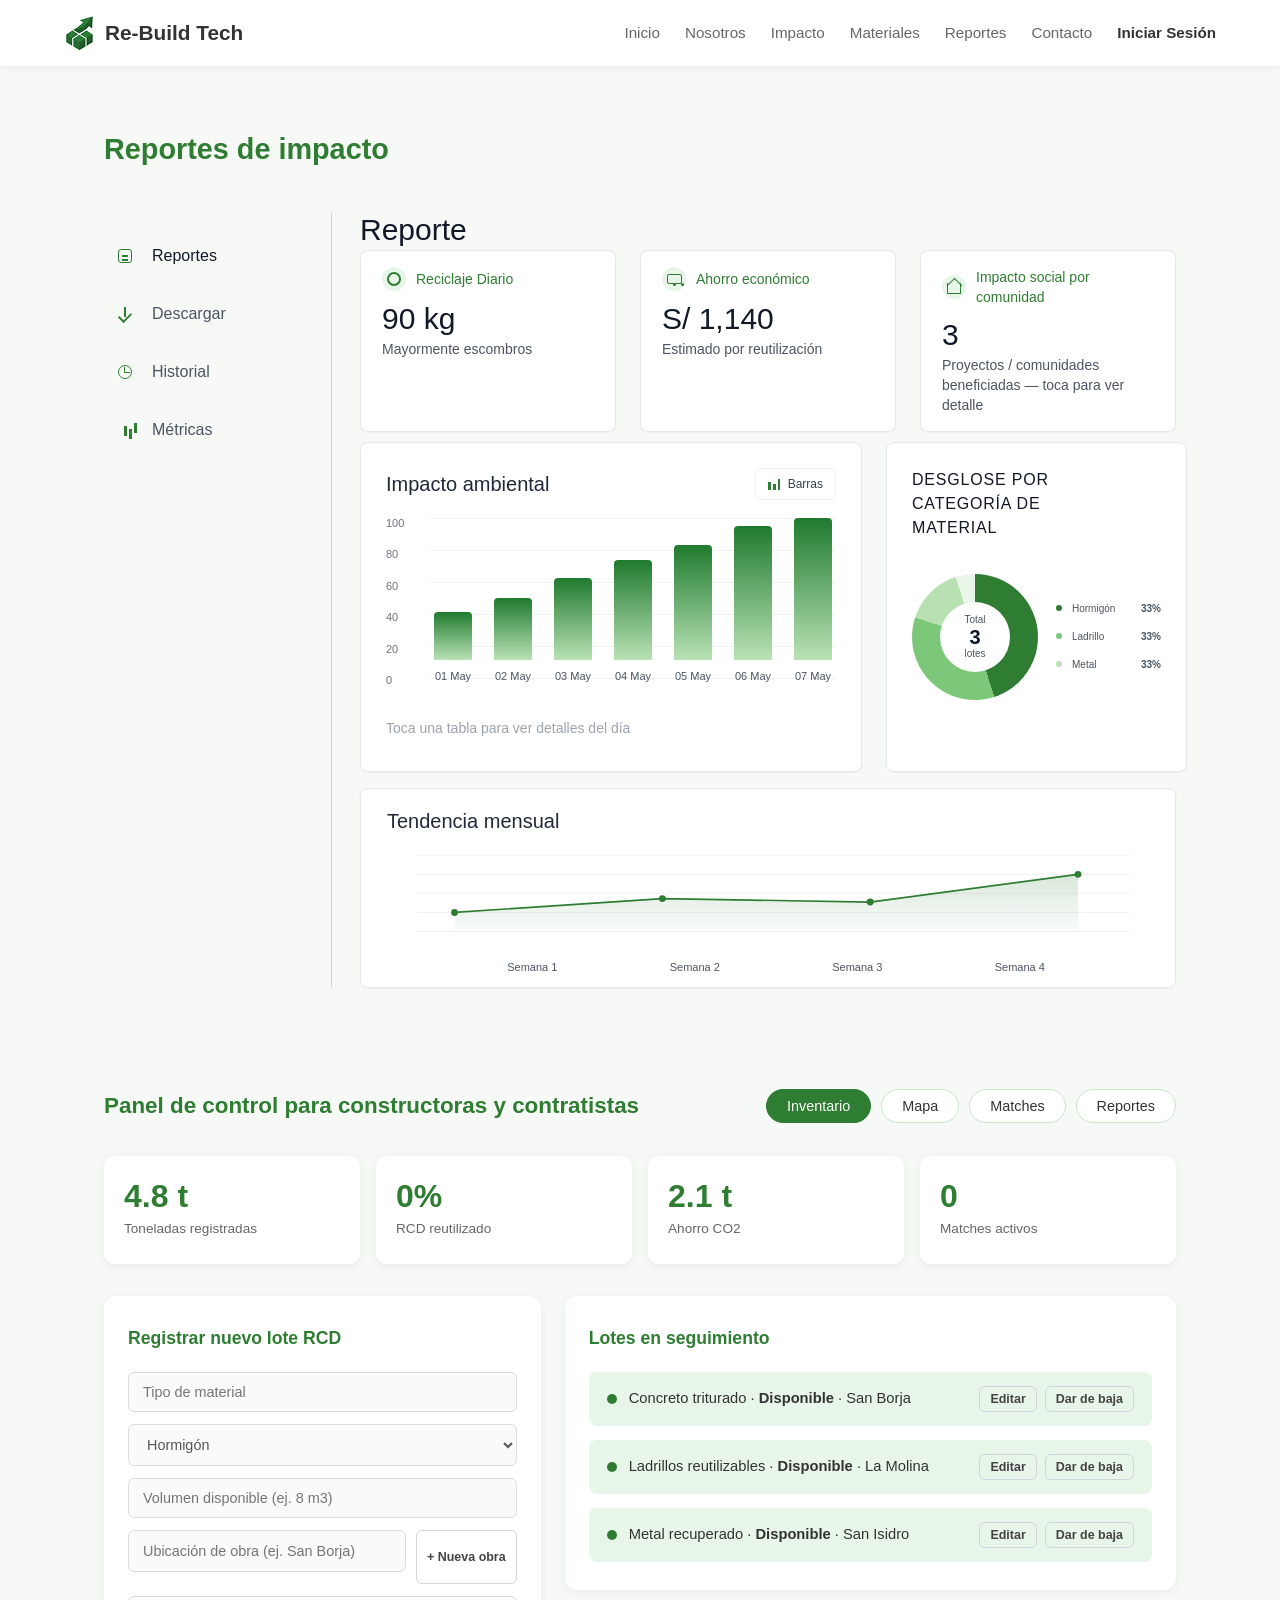
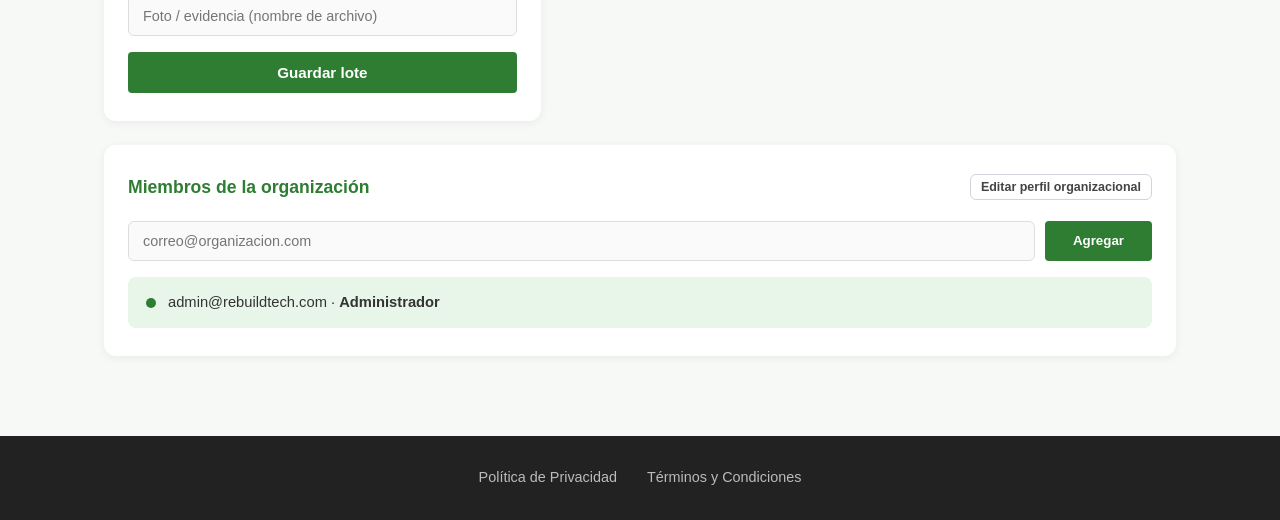
==== commit f6e4f136: "historial auditable,metricas,evidencia fotografica,registro de obra e impacto social" ====
--- a/dashboard.html
+++ b/dashboard.html
@@ -41,11 +41,11 @@
                     <span class="side-icon download-icon"></span>
                     Descargar
                 </a>
-                <a class="report-side-link" href="#reportes">
+                <a class="report-side-link" href="#reportes" id="historyReportLink">
                     <span class="side-icon clock-icon"></span>
                     Historial
                 </a>
-                <a class="report-side-link" href="#reportes">
+                <a class="report-side-link" href="#reportes" id="metricsReportLink">
                     <span class="side-icon metric-icon"></span>
                     Métricas
                 </a>
@@ -67,19 +67,19 @@
                     <article class="report-card">
                         <div class="summary-label">
                             <span class="summary-icon truck-icon"></span>
-                            Reciclaje Semanal
+                            Ahorro económico
                         </div>
-                        <strong>2 tn</strong>
-                        <p>Entre madera y escombros</p>
+                        <strong id="summaryAhorroEconomico">S/ 0</strong>
+                        <p>Estimado por reutilización</p>
                     </article>
 
-                    <article class="report-card">
+                    <article class="report-card" id="summaryImpactoSocialCard" style="cursor:pointer;">
                         <div class="summary-label">
                             <span class="summary-icon home-icon"></span>
-                            Viviendas beneficiadas
+                            Impacto social por comunidad
                         </div>
-                        <strong>12%</strong>
-                        <p>Por encima del promedio</p>
+                        <strong id="summaryProyectos">0</strong>
+                        <p>Proyectos / comunidades beneficiadas — toca para ver detalle</p>
                     </article>
                 </div>
 
@@ -115,16 +115,13 @@
                     </section>
 
                     <section class="report-panel match-panel">
-                        <h3>Desglose por match</h3>
+                        <h3>Desglose por categoría de material</h3>
                         <div class="donut-area">
                             <div class="donut-chart">
-                                <span>Total<br><strong>48</strong><br>matches</span>
+                                <span>Total<br><strong id="donutTotal">0</strong><br>lotes</span>
                             </div>
-                            <ul class="donut-legend">
-                                <li><span class="legend-dot wood"></span>Madera <strong>45%</strong></li>
-                                <li><span class="legend-dot debris"></span>Escombros <strong>35%</strong></li>
-                                <li><span class="legend-dot metal"></span>Metales <strong>15%</strong></li>
-                                <li><span class="legend-dot other"></span>Otros <strong>5%</strong></li>
+                            <ul class="donut-legend" id="donutLegend">
+                                <!-- Renderizado dinámico desde RBT.materiales -->
                             </ul>
                         </div>
                     </section>
@@ -170,22 +167,22 @@
             </div>
         </div>
 
-        <!-- KPI Cards -->
-        <div class="panel-kpis">
+        <!-- KPI Cards (US-008/020/029/031/038: alimentadas por RBT.metrics) -->
+        <div class="panel-kpis" id="panelKpis">
             <div class="panel-kpi-card">
-                <span class="panel-kpi-value">48 t</span>
+                <span class="panel-kpi-value" id="kpiToneladas">0 t</span>
                 <span class="panel-kpi-label">Toneladas registradas</span>
             </div>
             <div class="panel-kpi-card">
-                <span class="panel-kpi-value">62%</span>
+                <span class="panel-kpi-value" id="kpiPctReutilizado">0%</span>
                 <span class="panel-kpi-label">RCD reutilizado</span>
             </div>
             <div class="panel-kpi-card">
-                <span class="panel-kpi-value">12.4 t</span>
+                <span class="panel-kpi-value" id="kpiCo2">0 t</span>
                 <span class="panel-kpi-label">Ahorro CO2</span>
             </div>
             <div class="panel-kpi-card">
-                <span class="panel-kpi-value">7</span>
+                <span class="panel-kpi-value" id="kpiMatchesActivos">0</span>
                 <span class="panel-kpi-label">Matches activos</span>
             </div>
         </div>
@@ -205,8 +202,11 @@
                         <option value="Madera">Madera</option>
                     </select>
                     <input type="text" id="loteVolumen" placeholder="Volumen disponible (ej. 8 m3)">
-                    <input type="text" id="loteObra" placeholder="Ubicación de obra (ej. San Borja)" list="obrasList">
-                    <datalist id="obrasList"></datalist>
+                    <div class="rbt-search-row" style="margin-bottom:12px;">
+                        <input type="text" id="loteObra" placeholder="Ubicación de obra (ej. San Borja)" list="obrasList">
+                        <datalist id="obrasList"></datalist>
+                        <button type="button" class="rbt-icon-btn" id="nuevaObraBtn">+ Nueva obra</button>
+                    </div>
                     <input type="text" id="loteFoto" placeholder="Foto / evidencia (nombre de archivo)">
                     <button type="button" class="primary-btn panel-form-btn" id="guardarLoteBtn">Guardar lote</button>
                 </div>
@@ -241,7 +241,10 @@
 
         <!-- Miembros de la organización (US-037) -->
         <div class="panel-lotes-card" style="margin-top:24px;" id="miembrosCard">
-            <h3>Miembros de la organización</h3>
+            <div class="panel-title-row" style="display:flex; justify-content:space-between; align-items:center; margin-bottom:20px;">
+                <h3 style="margin-bottom:0;">Miembros de la organización</h3>
+                <button type="button" class="rbt-icon-btn" id="editarPerfilBtn">Editar perfil organizacional</button>
+            </div>
             <div class="panel-form" style="flex-direction:row; gap:10px; margin-bottom:16px;">
                 <input type="email" id="miembroCorreo" placeholder="correo@organizacion.com" style="margin-bottom:0;">
                 <button type="button" class="primary-btn" id="agregarMiembroBtn" style="white-space:nowrap;">Agregar</button>
@@ -281,8 +284,12 @@
                     document.getElementById("reportes").scrollIntoView({ behavior: "smooth" });
                     return;
                 }
+                RBT.showLoader();
                 Object.values(tabPanels).forEach(id => { if (id) document.getElementById(id).style.display = "none"; });
-                document.getElementById(tabPanels[idx]).style.display = idx === 0 ? "grid" : "flex";
+                setTimeout(() => {
+                    document.getElementById(tabPanels[idx]).style.display = idx === 0 ? "grid" : "flex";
+                    RBT.hideLoader();
+                }, 180);
             });
         });
 
@@ -291,6 +298,155 @@
             const dl = document.getElementById("obrasList");
             dl.innerHTML = RBT.obras.all().map(o => `<option value="${o.distrito}">`).join("");
         }
+
+        /* ---------- Resumen: KPIs, donut y tarjetas de reporte (US-008/020/029/031/038) ---------- */
+        const categoriaColor = { "Hormigón": "wood", "Ladrillo": "debris", "Metal": "metal", "Madera": "other" };
+        function renderResumen() {
+            const t = RBT.metrics.totales();
+            document.getElementById("kpiToneladas").textContent = t.toneladas + " t";
+            document.getElementById("kpiPctReutilizado").textContent = t.pctReutilizado + "%";
+            document.getElementById("kpiCo2").textContent = t.co2Total + " t";
+            document.getElementById("kpiMatchesActivos").textContent = t.matchesActivos;
+            document.getElementById("summaryAhorroEconomico").textContent = "S/ " + t.ahorroEconomico.toLocaleString("es-PE");
+            document.getElementById("summaryProyectos").textContent = RBT.obras.all().length;
+
+            const mats = RBT.materiales.all();
+            const porCategoria = {};
+            mats.forEach(m => { porCategoria[m.categoria] = (porCategoria[m.categoria] || 0) + 1; });
+            const total = mats.length || 1;
+            document.getElementById("donutTotal").textContent = mats.length;
+            const legend = document.getElementById("donutLegend");
+            const cats = Object.keys(porCategoria);
+            legend.innerHTML = cats.length === 0
+                ? `<li style="color:#888;">Sin materiales registrados aún</li>`
+                : cats.map(c => {
+                    const pct = Math.round((porCategoria[c] / total) * 100);
+                    return `<li><span class="legend-dot ${categoriaColor[c] || "other"}"></span>${c} <strong>${pct}%</strong></li>`;
+                }).join("");
+        }
+
+        // US-039: detalle de impacto social por comunidad/obra
+        document.getElementById("summaryImpactoSocialCard").addEventListener("click", () => {
+            const obras = RBT.obras.all();
+            const entregados = RBT.matches.all().filter(m => m.estado === "Entregado");
+            const overlay = RBT.openModal(`
+                <h3>Impacto social por comunidad</h3>
+                <p>Comunidades y obras que han recibido materiales reutilizados.</p>
+                ${obras.map(o => `
+                    <div class="rbt-modal-row">
+                        <span>${o.nombre} (${o.distrito})</span>
+                        <span>${entregados.length} entregas totales</span>
+                    </div>
+                `).join("") || '<p style="color:#888;">Aún no hay obras registradas.</p>'}
+                <button class="rbt-modal-close" id="cerrarImpactoBtn">Cerrar</button>
+            `);
+            overlay.querySelector("#cerrarImpactoBtn").addEventListener("click", RBT.closeModal);
+        });
+
+        // US-048-NF: historial auditable de operaciones
+        document.getElementById("historyReportLink").addEventListener("click", (e) => {
+            e.preventDefault();
+            const entries = JSON.parse(localStorage.getItem(RBT.KEYS.LOG) || "[]");
+            const overlay = RBT.openModal(`
+                <h3>Historial auditable</h3>
+                <p>Registro de acciones clave: quién, qué y cuándo.</p>
+                <div style="max-height:280px; overflow-y:auto;">
+                    ${entries.slice(0, 30).map(en => `
+                        <div class="rbt-modal-row">
+                            <span>${en.accion}${en.detalle ? " · " + en.detalle : ""}</span>
+                            <span>${en.fecha}</span>
+                        </div>
+                    `).join("") || '<p style="color:#888;">Sin actividad registrada todavía.</p>'}
+                </div>
+                <button class="rbt-modal-close" id="cerrarHistorialBtn">Cerrar</button>
+            `);
+            overlay.querySelector("#cerrarHistorialBtn").addEventListener("click", RBT.closeModal);
+        });
+
+        // US-032: historial de métricas ambientales (cada visita registra una foto del estado actual)
+        document.getElementById("metricsReportLink").addEventListener("click", (e) => {
+            e.preventDefault();
+            const historial = RBT.metrics.snapshot();
+            const overlay = RBT.openModal(`
+                <h3>Historial de métricas ambientales</h3>
+                <p>Cada consulta guarda una fotografía de tus indicadores de sostenibilidad.</p>
+                <div style="max-height:280px; overflow-y:auto;">
+                    ${historial.slice(0, 20).map(h => `
+                        <div class="rbt-modal-row">
+                            <span>${h.fecha}</span>
+                            <span>CO2: ${h.co2Total} t · Reutilizado: ${h.pctReutilizado}%</span>
+                        </div>
+                    `).join("")}
+                </div>
+                <button class="rbt-modal-close" id="cerrarMetricasBtn">Cerrar</button>
+            `);
+            overlay.querySelector("#cerrarMetricasBtn").addEventListener("click", RBT.closeModal);
+        });
+
+        // US-036: registrar una nueva obra desde el formulario de inventario
+        document.getElementById("nuevaObraBtn").addEventListener("click", () => {
+            const overlay = RBT.openModal(`
+                <h3>Registrar nueva obra</h3>
+                <div class="info-content">
+                    <p>Nombre de la obra</p>
+                    <input type="text" id="obraNombre" placeholder="Ej. Obra Surco">
+                    <p>Distrito</p>
+                    <input type="text" id="obraDistrito" placeholder="Ej. Surco">
+                    <p>Responsable</p>
+                    <input type="text" id="obraResponsable" placeholder="Ej. Constructora Andina">
+                </div>
+                <button class="primary-btn" id="guardarObraBtn" style="width:100%;">Guardar obra</button>
+                <button class="rbt-modal-close" id="cancelarObraBtn">Cancelar</button>
+            `);
+            overlay.querySelector("#cancelarObraBtn").addEventListener("click", RBT.closeModal);
+            overlay.querySelector("#guardarObraBtn").addEventListener("click", () => {
+                const nombre = overlay.querySelector("#obraNombre");
+                const distrito = overlay.querySelector("#obraDistrito");
+                if (!nombre.value.trim() || !distrito.value.trim()) {
+                    RBT.toast("Completa nombre y distrito de la obra.", "error");
+                    return;
+                }
+                RBT.obras.add({
+                    nombre: nombre.value.trim(),
+                    distrito: distrito.value.trim(),
+                    responsable: overlay.querySelector("#obraResponsable").value.trim() || "Sin asignar"
+                });
+                refrescarObrasList();
+                document.getElementById("loteObra").value = distrito.value.trim();
+                RBT.closeModal();
+                RBT.toast("Obra registrada correctamente.");
+                renderResumen();
+            });
+        });
+
+        // US-010: edición de perfil organizacional
+        document.getElementById("editarPerfilBtn").addEventListener("click", () => {
+            const s = RBT.session.get() || {};
+            const overlay = RBT.openModal(`
+                <h3>Perfil organizacional</h3>
+                <div class="info-content">
+                    <p>Nombre de la organización</p>
+                    <input type="text" id="perfilNombre" value="${s.empresa || ""}">
+                    <p>Correo de contacto</p>
+                    <input type="email" id="perfilCorreo" value="${s.correo || ""}">
+                </div>
+                <button class="primary-btn" id="guardarPerfilBtn" style="width:100%;">Guardar cambios</button>
+                <button class="rbt-modal-close" id="cancelarPerfilBtn">Cancelar</button>
+            `);
+            overlay.querySelector("#cancelarPerfilBtn").addEventListener("click", RBT.closeModal);
+            overlay.querySelector("#guardarPerfilBtn").addEventListener("click", () => {
+                const correo = overlay.querySelector("#perfilCorreo");
+                if (!/^[^\s@]+@[^\s@]+\.[^\s@]+$/.test(correo.value.trim())) {
+                    RBT.markError(correo, "Ingresa un correo válido.");
+                    return;
+                }
+                const nuevo = { ...s, empresa: overlay.querySelector("#perfilNombre").value.trim(), correo: correo.value.trim() };
+                RBT.session.start(nuevo);
+                RBT.log("Actualización de perfil organizacional", nuevo.empresa);
+                RBT.closeModal();
+                RBT.toast("Perfil actualizado correctamente.");
+            });
+        });
 
         /* ---------- Inventario: alta, edición y baja de lotes ---------- */
         const estadoOrden = ["Disponible", "Solicitado", "En traslado", "Entregado"];
@@ -310,6 +466,7 @@
             const lotes = RBT.materiales.all();
             if (lotes.length === 0) {
                 cont.innerHTML = `<div class="rbt-empty-state">Aún no registras materiales. Usa el formulario para publicar tu primer lote.</div>`;
+                renderResumen();
                 return;
             }
             cont.innerHTML = lotes.map(m => `
@@ -335,6 +492,7 @@
             cont.querySelectorAll('[data-action="editar"]').forEach(btn => {
                 btn.addEventListener("click", () => abrirEdicionLote(btn.dataset.id));
             });
+            renderResumen();
         }
 
         function abrirEdicionLote(id) {
@@ -388,6 +546,7 @@
             });
             [tipo, volumen, obra].forEach(i => i.value = "");
             document.getElementById("loteFoto").value = "";
+            RBT.autosaveClear("lote");
             RBT.toast("Material publicado en el inventario.");
             renderLotes();
         });
@@ -406,6 +565,7 @@
         function renderMatches() {
             const cont = document.getElementById("matchesContainer");
             const lista = RBT.matches.all();
+            renderResumen();
             if (lista.length === 0) {
                 cont.innerHTML = `<div class="rbt-empty-state">Aún no hay solicitudes de match. Publica materiales para recibir solicitudes o solicita uno desde "Materiales".</div>`;
                 return;
@@ -431,7 +591,34 @@
 
             cont.querySelectorAll('[data-action="aceptar"]').forEach(b => b.addEventListener("click", () => { RBT.matches.setEstado(b.dataset.id, "Aceptado"); RBT.toast("Match aceptado."); renderMatches(); }));
             cont.querySelectorAll('[data-action="rechazar"]').forEach(b => b.addEventListener("click", () => { RBT.matches.setEstado(b.dataset.id, "Rechazado"); RBT.toast("Match rechazado.", "warn"); renderMatches(); }));
-            cont.querySelectorAll('[data-action="qr"]').forEach(b => b.addEventListener("click", () => { RBT.matches.setEstado(b.dataset.id, "Entregado"); RBT.toast("Código QR validado. Entrega confirmada."); renderMatches(); }));
+
+            // US-013/035: escaneo de QR + evidencia fotográfica antes de cerrar la entrega
+            cont.querySelectorAll('[data-action="qr"]').forEach(b => b.addEventListener("click", () => {
+                const overlay = RBT.openModal(`
+                    <h3>Cerrar entrega</h3>
+                    <p>Escanea el código QR y adjunta una fotografía como evidencia del cierre.</p>
+                    <div class="info-content">
+                        <p>Evidencia fotográfica</p>
+                        <input type="file" id="evidenciaFoto" accept="image/*">
+                    </div>
+                    <button class="primary-btn" id="confirmarEntregaBtn" style="width:100%;">Confirmar entrega</button>
+                    <button class="rbt-modal-close" id="cancelarEntregaBtn">Cancelar</button>
+                `);
+                overlay.querySelector("#cancelarEntregaBtn").addEventListener("click", RBT.closeModal);
+                overlay.querySelector("#confirmarEntregaBtn").addEventListener("click", () => {
+                    const foto = overlay.querySelector("#evidenciaFoto");
+                    if (!foto.files || foto.files.length === 0) {
+                        RBT.toast("Adjunta una fotografía de evidencia para cerrar la entrega.", "error");
+                        return;
+                    }
+                    const list = RBT.matches.all().map(m => m.id === b.dataset.id ? { ...m, estado: "Entregado", evidencia: true } : m);
+                    RBT.matches.save(list);
+                    RBT.log("Entrega confirmada con evidencia", b.dataset.id);
+                    RBT.closeModal();
+                    RBT.toast("Código QR validado. Entrega confirmada con evidencia.");
+                    renderMatches();
+                });
+            }));
 
             cont.querySelectorAll('[data-action="programar"]').forEach(b => b.addEventListener("click", () => {
                 const overlay = RBT.openModal(`
@@ -536,6 +723,16 @@
         renderMatches();
         renderMiembros();
 
+        /* ---------- US-042-NF / US-049-NF: autoguardado y recuperación de borrador ---------- */
+        const loteFieldIds = ["loteTipo", "loteCategoria", "loteVolumen", "loteObra", "loteFoto"];
+        RBT.autosaveAttach("lote", loteFieldIds);
+        if (RBT.autosaveRestore("lote", loteFieldIds)) {
+            RBT.toast("Recuperamos el borrador de tu último registro sin guardar.");
+        }
+
+        /* ---------- US-047-NF: cierre de sesión por inactividad ---------- */
+        RBT.watchInactivity(8);
+
         /* ---------- US-015/030: Descarga de reporte ---------- */
         document.getElementById("downloadReportLink").addEventListener("click", (e) => {
             e.preventDefault();
--- a/public/assets/styles/styles.css
+++ b/public/assets/styles/styles.css
@@ -1622,12 +1622,12 @@
     gap: 10px;
     background-color: #ffffff;
     color: #222;
-    padding: 12px 18px;
-    border-radius: 8px;
-    box-shadow: 0 6px 20px rgba(0,0,0,0.15);
+    padding: 12px 16px;
+    border-radius: 4px;
+    border: 1px solid #d8dce0;
+    box-shadow: 0 2px 8px rgba(0,0,0,0.08);
     font-size: 0.9rem;
     font-weight: 500;
-    border-left: 4px solid #2e7d32;
     opacity: 0;
     transform: translateY(-8px);
     transition: opacity 0.25s ease, transform 0.25s ease;
@@ -1644,9 +1644,9 @@
     background-color: #2e7d32;
 }
 
-.rbt-toast--error { border-left-color: #c62828; }
+.rbt-toast--error { border-color: #e3a5a5; }
 .rbt-toast--error .rbt-toast-dot { background-color: #c62828; }
-.rbt-toast--warn { border-left-color: #ffb300; }
+.rbt-toast--warn { border-color: #e8cf8a; }
 .rbt-toast--warn .rbt-toast-dot { background-color: #ffb300; }
 
 /* Modal genérico (detalle de material, recojo, historial) */
@@ -1943,4 +1943,15 @@
     #miembrosCard .panel-form {
         flex-direction: column !important;
     }
-}+}
+
+/* Barra de carga superior (US-041-NF). Plana, sin glow ni gradiente. */
+.rbt-loader-bar {
+    position: fixed;
+    top: 0;
+    left: 0;
+    height: 3px;
+    width: 0%;
+    background-color: #2e7d32;
+    z-index: 4000;
+}
